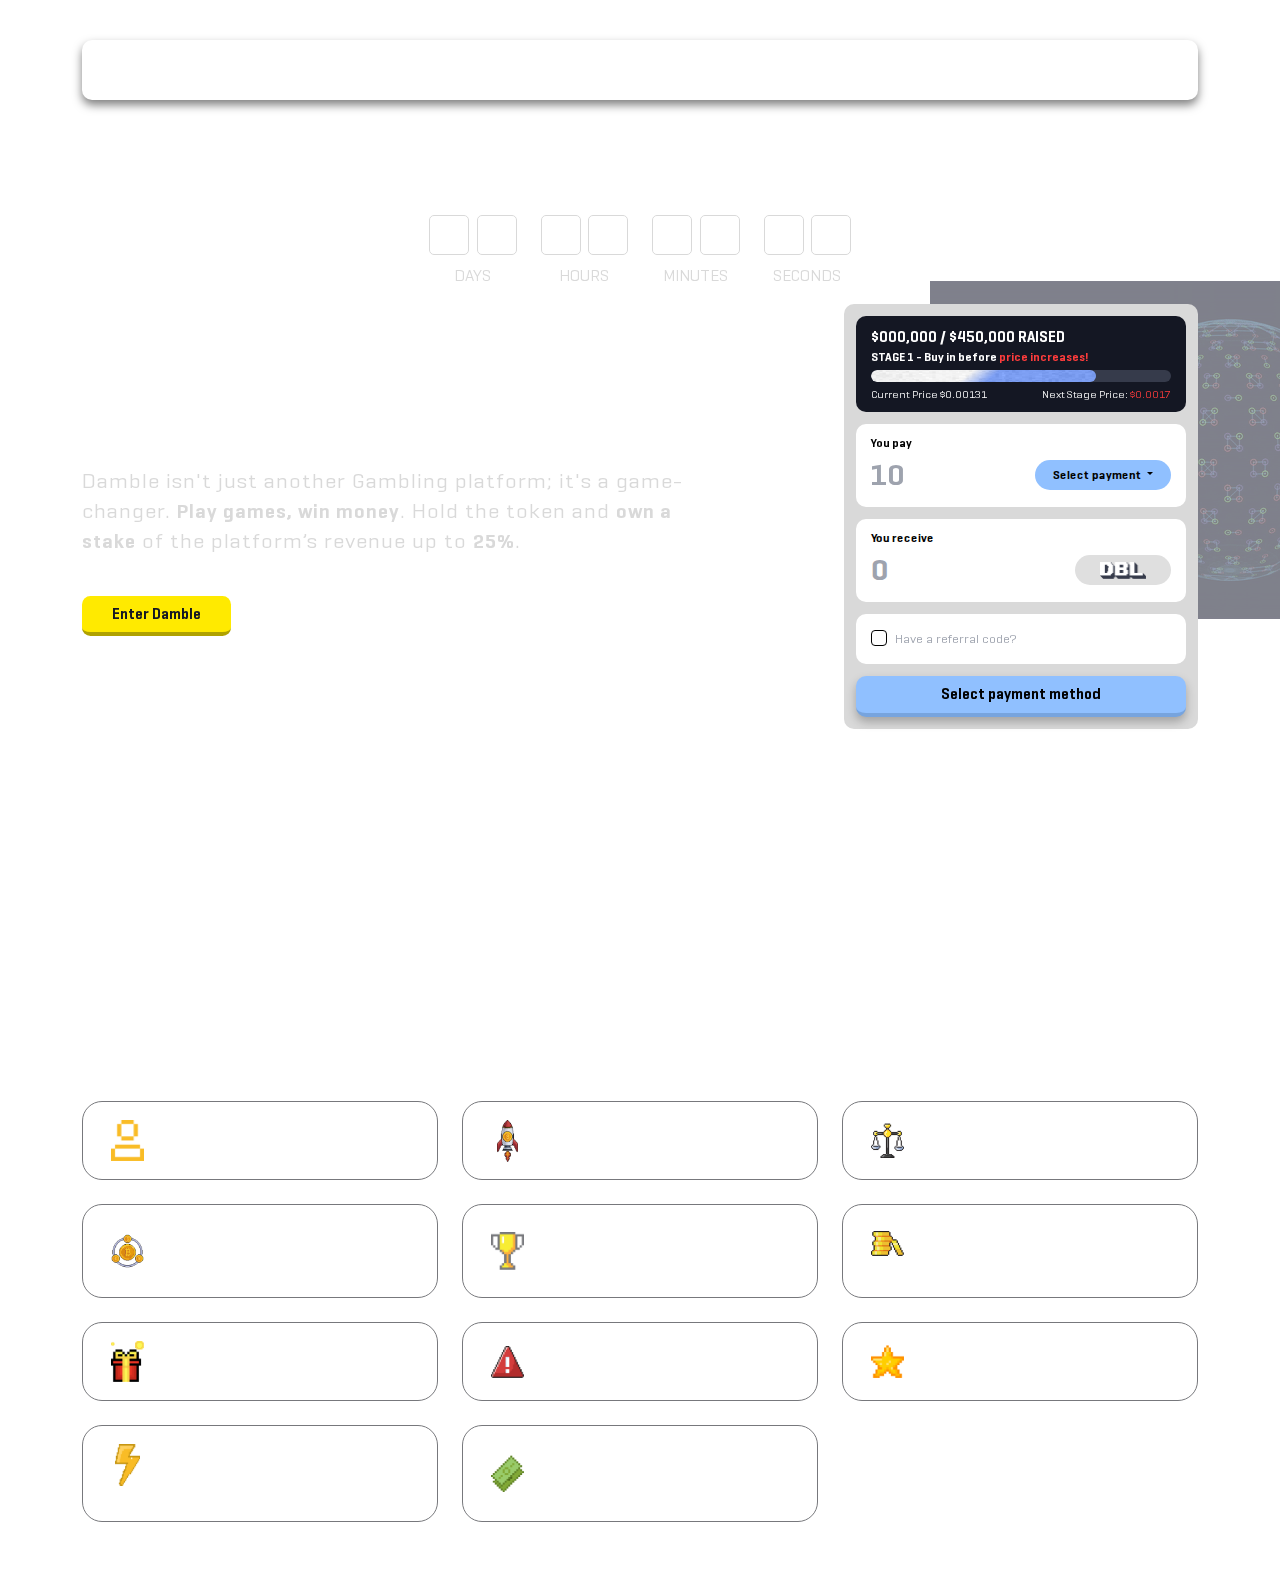
==== index2.html @ e2011111 "index page" ====
<!DOCTYPE html>
<html lang="en">
<head>
    <meta charset="UTF-8">
    <meta name="viewport" content="width=device-width, initial-scale=1.0">
    <title>Damble</title>
    <link rel="stylesheet" href="./assets/libs/bootstrap/css/bootstrap.min.css">
    <link rel="stylesheet" href="./assets/libs/swiper/swiper-bundle.min.css">
    <link rel="stylesheet" href="./assets/css/index.min.css">
</head>
<body>
    <div class="header container">
        <div class="headerInner"></div>
    </div>
    <div class="heroSection container-fluid position-relative">
        <div class="container">
            <div class="row justify-content-center">
                <div class="col-auto">
                    <div class="endTitle">Presale Ends In</div>
                    <div class="row timeeeBoxx justify-content-center">
                        <div class="col-auto">
                            <div class="timeBoxes">
                                <div class="timeBox">4</div>
                                <div class="timeBox">0</div>
                            </div>
                            <div class="dateTxt">DAYS</div>
                        </div>
                        <div class="col-auto">
                            <div class="timeBoxes">
                                <div class="timeBox">1</div>
                                <div class="timeBox">2</div>
                            </div>
                            <div class="dateTxt">HOURS</div>
                        </div>
                        <div class="col-auto">
                            <div class="timeBoxes">
                                <div class="timeBox">2</div>
                                <div class="timeBox">0</div>
                            </div>
                            <div class="dateTxt">MINUTES</div>
                        </div>
                        <div class="col-auto">
                            <div class="timeBoxes">
                                <div class="timeBox">2</div>
                                <div class="timeBox">0</div>
                            </div>
                            <div class="dateTxt">SECONDS</div>
                        </div>
                    </div>
                </div>
            </div>
            <div class="row align-items-center mt-3">
                <div class="col-md-6 col-lg-7 text-center text-md-start">
                    <div class="commonHeading">Gambling redefined</div>
                    <div class="heroPara">Damble isn't just another Gambling platform; it's a game-changer. <span>Play games, win money</span>. Hold the token and <span>own a stake</span> of the platform’s revenue up to <span>25%</span>.</div>
                    <button class="commonBtn">Enter Damble</button>
                </div>
                <div class="col-md-6 col-lg-5 d-flex justify-content-center justify-content-md-end mt-5 mt-md-0">
                    <div class="selectPaymentBox">
                        <div class="row mx-0 gx-0">
                            <div class="col-12">
                                <div class="blackBox">
                                    <div class="raised">$000,000 / $450,000 RAISED</div>
                                    <div class="stage">STAGE 1 - Buy in before <span>price increases!</span></div>
                                    <div class="progressDiv">
                                        <div class="progress" role="progressbar" aria-label="Basic example" aria-valuenow="25" aria-valuemin="0" aria-valuemax="100">
                                            <div class="progress-bar" style="width: 75%"></div>
                                        </div>
                                    </div>
                                    <div class="d-flex align-items-center justify-content-between">
                                        <div class="crrPrz">Current Price $0.00131</div>
                                        <div class="crrPrz">Next Stage Price: <span>$0.0017</span></div>
                                    </div>
                                </div>
                            </div>
                            <div class="col-12">
                                <div class="youPayBox">
                                    <div class="payTitle">You pay</div>
                                    <div class="d-flex align-items-center">
                                        <div class="inpDiv">
                                            <input type="text" class="form-control shadow-none" value="10">
                                        </div>
                                        <div class="dropBox">
                                            <div class="dropdown">
                                                <button class="dropdown-toggle" type="button" data-bs-toggle="dropdown" aria-expanded="false">
                                                    Select payment
                                                </button>
                                                <ul class="dropdown-menu">
                                                    <li><a class="dropdown-item" href="#">Action</a></li>
                                                    <li><a class="dropdown-item" href="#">Another action</a></li>
                                                    <li><a class="dropdown-item" href="#">Something else here</a></li>
                                                </ul>
                                            </div>
                                        </div>
                                    </div>
                                </div>
                            </div>
                            <div class="col-12">
                                <div class="youPayBox">
                                    <div class="payTitle">You receive</div>
                                    <div class="d-flex align-items-center">
                                        <div class="inpDiv">
                                            <input type="text" class="form-control shadow-none" value="0">
                                        </div>
                                        <div class="dropBox">
                                            <div class="dropdown">
                                                <button class="dropdown-toggle receiveBox" type="button" data-bs-toggle="dropdown" aria-expanded="false">
                                                    <img src="./assets/img/heroDbl.png" alt="">
                                                </button>
                                                <!-- <ul class="dropdown-menu">
                                                    <li><a class="dropdown-item" href="#">Action</a></li>
                                                    <li><a class="dropdown-item" href="#">Another action</a></li>
                                                    <li><a class="dropdown-item" href="#">Something else here</a></li>
                                                </ul> -->
                                            </div>
                                        </div>
                                    </div>
                                </div>
                            </div>
                            <div class="col-12">
                                <div class="referralBox">
                                    <div class="form-check">
                                        <input class="form-check-input" type="checkbox" value="" id="flexCheckDefault">
                                        <label class="form-check-label" for="flexCheckDefault">
                                            Have a referral code? 
                                        </label>
                                    </div>
                                </div>
                            </div>
                            <div class="col-12">
                                <button class="selPayMehBtn shadow-none">Select payment method</button>
                            </div>
                        </div>
                    </div>
                </div>
            </div>
        </div>
        <img class="globeImg" src="./assets/img/gif/Sphere_3d_Circle.gif" alt="">
    </div>
        <div class="container-fluid dambleUniqueSection py-5">
            <div class="container">
                <div class="row text-center mb-5">
                    <div class="col-12"><div class="heading">What makes $DBL UNIQUE</div></div>
                    <div class="col-12"><div class="subheading mt-4">DAMBLE token holders will receive up to 25% of the<br> platform revenue share</div>
                    </div>
                </div>
                <div class="row g-4">
                    <div class="col-4">
                        <div class="box">
                            <div class="row align-items-center mx-0">
                                <div class="col-auto px-0">
                                    <div class="icon"><img src="./assets/img/box1.png" alt=""></div>
                                </div>
                                <div class="col pe-0">
                                    <div class="row mx-0">
                                        <div class="col-12"><div class="cardHeading">Be The House.</div></div>
                                        <div class="col-12"><div class="cardSubHeading">100% of The Total $DBL Supply Owns 25% of the Damble Casino.</div></div>
                                    </div>
                                </div>
                            </div>
                        </div>
                    </div>
                    <div class="col-4">
                        <div class="box">
                            <div class="row align-items-center mx-0">
                                <div class="col-auto px-0">
                                    <div class="icon"><img src="./assets/img/box2.png" alt=""></div>
                                </div>
                                <div class="col pe-0">
                                    <div class="row mx-0">
                                        <div class="col-12"><div class="cardHeading">Hodl and Earn</div></div>
                                        <div class="col-12"><div class="cardSubHeading">Earn a Share of 25% of Damble Casino Revenue By Simply Hodling $DBL</div></div>
                                    </div>
                                </div>
                            </div>
                        </div>
                    </div>
                    <div class="col-4">
                        <div class="box">
                            <div class="row align-items-center mx-0">
                                <div class="col-auto px-0">
                                    <div class="icon"><img src="./assets/img/box3.png" alt=""></div>
                                </div>
                                <div class="col pe-0">
                                    <div class="row mx-0">
                                        <div class="col-12"><div class="cardHeading">Damble DAO Governance</div></div>
                                        <div class="col-12"><div class="cardSubHeading">Propose. Vote. And Help Shape the Future of the Damble Ecosystem</div></div>
                                    </div>
                                </div>
                            </div>
                        </div>
                    </div>
                    <div class="col-4">
                        <div class="box">
                            <div class="row align-items-center mx-0">
                                <div class="col-auto px-0">
                                    <div class="icon"><img src="./assets/img/box4.png" alt=""></div>
                                </div>
                                <div class="col pe-0">
                                    <div class="row mx-0">
                                        <div class="col-12"><div class="cardHeading">DBL Staking Lottery</div></div>
                                        <div class="col-12"><div class="cardSubHeading">Stake $DBL to Take Part in a Weekly Risk-Less Lottery Funded by Platform Revenues and Token Buy Backs</div></div>
                                    </div>
                                </div>
                            </div>
                        </div>
                    </div>
                    <div class="col-4">
                        <div class="box">
                            <div class="row align-items-center mx-0">
                                <div class="col-auto px-0">
                                    <div class="icon"><img src="./assets/img/box5.png" alt=""></div>
                                </div>
                                <div class="col pe-0">
                                    <div class="row mx-0">
                                        <div class="col-12"><div class="cardHeading">Real Yield Staking Rewards</div></div>
                                        <div class="col-12"><div class="cardSubHeading">Boost Daily Rewards by Staking $DBL and Earning Additional Yield Funded by Platform Revenue</div></div>
                                    </div>
                                </div>
                            </div>
                        </div>
                    </div>
                    <div class="col-4">
                        <div class="box">
                            <div class="row align-items-center mx-0">
                                <div class="col-auto px-0">
                                    <div class="icon"><img src="./assets/img/box6.png" alt=""></div>
                                </div>
                                <div class="col pe-0">
                                    <div class="row mx-0">
                                        <div class="col-12"><div class="cardHeading">Liquidity Pool Enhancement</div></div>
                                        <div class="col-12"><div class="cardSubHeading">Propose. Vote. And Help Shape the Future of the Damble Ecosystem</div></div>
                                    </div>
                                </div>
                            </div>
                        </div>
                    </div>
                    <div class="col-4">
                        <div class="box">
                            <div class="row align-items-center mx-0">
                                <div class="col-auto px-0">
                                    <div class="icon"><img src="./assets/img/box7.png" alt=""></div>
                                </div>
                                <div class="col pe-0">
                                    <div class="row mx-0">
                                        <div class="col-12"><div class="cardHeading">Bonus Casino Tournaments</div></div>
                                        <div class="col-12"><div class="cardSubHeading">Hold $DBL and Get Access to Free Casino Tournaments</div></div>
                                    </div>
                                </div>
                            </div>
                        </div>
                    </div>
                    <div class="col-4">
                        <div class="box">
                            <div class="row align-items-center mx-0">
                                <div class="col-auto px-0">
                                    <div class="icon"><img src="./assets/img/box8.png" alt=""></div>
                                </div>
                                <div class="col pe-0">
                                    <div class="row mx-0">
                                        <div class="col-12"><div class="cardHeading">Bet Risk-Free With $DBL</div></div>
                                        <div class="col-12"><div class="cardSubHeading">Reduce Risk By Using $DBL to Bet On Select Games</div></div>
                                    </div>
                                </div>
                            </div>
                        </div>
                    </div>
                    <div class="col-4">
                        <div class="box">
                            <div class="row align-items-center mx-0">
                                <div class="col-auto px-0">
                                    <div class="icon"><img src="./assets/img/box9.png" alt=""></div>
                                </div>
                                <div class="col pe-0">
                                    <div class="row mx-0">
                                        <div class="col-12"><div class="cardHeading">Sustainably Deflationary</div></div>
                                        <div class="col-12"><div class="cardSubHeading">Daily Platform Revenue Driven Token Buy Backs and Burns</div></div>
                                    </div>
                                </div>
                            </div>
                        </div>
                    </div>
                    <div class="col-4">
                        <div class="box">
                            <div class="row align-items-center mx-0">
                                <div class="col-auto px-0">
                                    <div class="icon"><img src="./assets/img/box10.png" alt=""></div>
                                </div>
                                <div class="col pe-0">
                                    <div class="row mx-0">
                                        <div class="col-12"><div class="cardHeading">DBL Powered Loyalty Program</div></div>
                                        <div class="col-12"><div class="cardSubHeading">Gamify, Level Up and Earn $DBL Along The Way</div></div>
                                    </div>
                                </div>
                            </div>
                        </div>
                    </div>
                    <div class="col-4">
                        <div class="box">
                            <div class="row align-items-center mx-0">
                                <div class="col-auto px-0">
                                    <div class="icon"><img src="./assets/img/box11.png" alt=""></div>
                                </div>
                                <div class="col pe-0">
                                    <div class="row mx-0">
                                        <div class="col-12"><div class="cardHeading">$DBL Powered In Platform Payments</div></div>
                                        <div class="col-12"><div class="cardSubHeading">Use $DBL as a Settlement Currency In Both The Casino and Sportsbook</div></div>
                                    </div>
                                </div>
                            </div>
                        </div>
                    </div>
                </div>
            </div>
        </div>
    
    <script src="./assets/libs/bootstrap/js/bootstrap.bundle.js"></script>
    <script src="./assets/libs/swiper/swiper-bundle.min.js"></script>

</body>
</html>
---- assets/css/index.min.css ----
@font-face{font-family:"Geogrotesque Sharp";src:url("./../fonts/new/GeogrotesqueSharp-CondBd.woff2") format("woff2"),url("./../fonts/new/GeogrotesqueSharp-CondBd.woff") format("woff");font-weight:bold;font-style:normal;font-display:swap}@font-face{font-family:"Geogrotesque Sharp";src:url("./../fonts/new/GeogrotesqueSharp-CompUltLtIt.woff2") format("woff2"),url("./../fonts/new/GeogrotesqueSharp-CompUltLtIt.woff") format("woff");font-weight:200;font-style:italic;font-display:swap}@font-face{font-family:"Geogrotesque Sharp";src:url("./../fonts/new/GeogrotesqueSharp-CondBdIt.woff2") format("woff2"),url("./../fonts/new/GeogrotesqueSharp-CondBdIt.woff") format("woff");font-weight:bold;font-style:italic;font-display:swap}@font-face{font-family:"Geogrotesque Sharp";src:url("./../fonts/new/GeogrotesqueSharp-CompLt.woff2") format("woff2"),url("./../fonts/new/GeogrotesqueSharp-CompLt.woff") format("woff");font-weight:300;font-style:normal;font-display:swap}@font-face{font-family:"Geogrotesque Sharp";src:url("./../fonts/new/GeogrotesqueSharp-CondMdIt.woff2") format("woff2"),url("./../fonts/new/GeogrotesqueSharp-CondMdIt.woff") format("woff");font-weight:500;font-style:italic;font-display:swap}@font-face{font-family:"Geogrotesque Sharp";src:url("./../fonts/new/GeogrotesqueSharp-CompBd.woff2") format("woff2"),url("./../fonts/new/GeogrotesqueSharp-CompBd.woff") format("woff");font-weight:bold;font-style:normal;font-display:swap}@font-face{font-family:"Geogrotesque Sharp";src:url("./../fonts/new/GeogrotesqueSharp-CompBdIt.woff2") format("woff2"),url("./../fonts/new/GeogrotesqueSharp-CompBdIt.woff") format("woff");font-weight:bold;font-style:italic;font-display:swap}@font-face{font-family:"Geogrotesque Sharp";src:url("./../fonts/new/GeogrotesqueSharp-CondMd.woff2") format("woff2"),url("./../fonts/new/GeogrotesqueSharp-CondMd.woff") format("woff");font-weight:500;font-style:normal;font-display:swap}@font-face{font-family:"Geogrotesque Sharp";src:url("./../fonts/new/GeogrotesqueSharp-CondLtIt.woff2") format("woff2"),url("./../fonts/new/GeogrotesqueSharp-CondLtIt.woff") format("woff");font-weight:300;font-style:italic;font-display:swap}@font-face{font-family:"Geogrotesque Sharp";src:url("./../fonts/new/GeogrotesqueSharp-Bd.woff2") format("woff2"),url("./../fonts/new/GeogrotesqueSharp-Bd.woff") format("woff");font-weight:bold;font-style:normal;font-display:swap}@font-face{font-family:"Geogrotesque Sharp";src:url("./../fonts/new/GeogrotesqueSharp-BdIt.woff2") format("woff2"),url("./../fonts/new/GeogrotesqueSharp-BdIt.woff") format("woff");font-weight:bold;font-style:italic;font-display:swap}@font-face{font-family:"Geogrotesque Sharp";src:url("./../fonts/new/GeogrotesqueSharp-CondLt.woff2") format("woff2"),url("./../fonts/new/GeogrotesqueSharp-CondLt.woff") format("woff");font-weight:300;font-style:normal;font-display:swap}@font-face{font-family:"Geogrotesque Sharp";src:url("./../fonts/new/GeogrotesqueSharp-CompMd.woff2") format("woff2"),url("./../fonts/new/GeogrotesqueSharp-CompMd.woff") format("woff");font-weight:500;font-style:normal;font-display:swap}@font-face{font-family:"Geogrotesque Sharp";src:url("./../fonts/new/GeogrotesqueSharp-CompLtIt.woff2") format("woff2"),url("./../fonts/new/GeogrotesqueSharp-CompLtIt.woff") format("woff");font-weight:300;font-style:italic;font-display:swap}@font-face{font-family:"Geogrotesque Sharp";src:url("./../fonts/new/GeogrotesqueSharp-CondRgIt.woff2") format("woff2"),url("./../fonts/new/GeogrotesqueSharp-CondRgIt.woff") format("woff");font-weight:normal;font-style:italic;font-display:swap}@font-face{font-family:"Geogrotesque Sharp";src:url("./../fonts/new/GeogrotesqueSharp-CondRg.woff2") format("woff2"),url("./../fonts/new/GeogrotesqueSharp-CondRg.woff") format("woff");font-weight:normal;font-style:normal;font-display:swap}@font-face{font-family:"Geogrotesque Sharp";src:url("./../fonts/new/GeogrotesqueSharp-CondSmBd.woff2") format("woff2"),url("./../fonts/new/GeogrotesqueSharp-CondSmBd.woff") format("woff");font-weight:600;font-style:normal;font-display:swap}@font-face{font-family:"Geogrotesque Sharp";src:url("./../fonts/new/GeogrotesqueSharp-ExpMdIt.woff2") format("woff2"),url("./../fonts/new/GeogrotesqueSharp-ExpMdIt.woff") format("woff");font-weight:500;font-style:italic;font-display:swap}@font-face{font-family:"Geogrotesque Sharp";src:url("./../fonts/new/GeogrotesqueSharp-ExpLtIt.woff2") format("woff2"),url("./../fonts/new/GeogrotesqueSharp-ExpLtIt.woff") format("woff");font-weight:300;font-style:italic;font-display:swap}@font-face{font-family:"Geogrotesque Sharp";src:url("./../fonts/new/GeogrotesqueSharp-ExpMd.woff2") format("woff2"),url("./../fonts/new/GeogrotesqueSharp-ExpMd.woff") format("woff");font-weight:500;font-style:normal;font-display:swap}@font-face{font-family:"Geogrotesque Sharp";src:url("./../fonts/new/GeogrotesqueSharp-ExpBdIt.woff2") format("woff2"),url("./../fonts/new/GeogrotesqueSharp-ExpBdIt.woff") format("woff");font-weight:bold;font-style:italic;font-display:swap}@font-face{font-family:"Geogrotesque Sharp";src:url("./../fonts/new/GeogrotesqueSharp-CondUltLtIt.woff2") format("woff2"),url("./../fonts/new/GeogrotesqueSharp-CondUltLtIt.woff") format("woff");font-weight:200;font-style:italic;font-display:swap}@font-face{font-family:"Geogrotesque Sharp";src:url("./../fonts/new/GeogrotesqueSharp-ExpBd.woff2") format("woff2"),url("./../fonts/new/GeogrotesqueSharp-ExpBd.woff") format("woff");font-weight:bold;font-style:normal;font-display:swap}@font-face{font-family:"Geogrotesque Sharp";src:url("./../fonts/new/GeogrotesqueSharp-CondThIt.woff2") format("woff2"),url("./../fonts/new/GeogrotesqueSharp-CondThIt.woff") format("woff");font-weight:100;font-style:italic;font-display:swap}@font-face{font-family:"Geogrotesque Sharp";src:url("./../fonts/new/GeogrotesqueSharp-CompMdIt.woff2") format("woff2"),url("./../fonts/new/GeogrotesqueSharp-CompMdIt.woff") format("woff");font-weight:500;font-style:italic;font-display:swap}@font-face{font-family:"Geogrotesque Sharp";src:url("./../fonts/new/GeogrotesqueSharp-ExpLt.woff2") format("woff2"),url("./../fonts/new/GeogrotesqueSharp-ExpLt.woff") format("woff");font-weight:300;font-style:normal;font-display:swap}@font-face{font-family:"Geogrotesque Sharp";src:url("./../fonts/new/GeogrotesqueSharp-CondSmBdIt.woff2") format("woff2"),url("./../fonts/new/GeogrotesqueSharp-CondSmBdIt.woff") format("woff");font-weight:600;font-style:italic;font-display:swap}@font-face{font-family:"Geogrotesque Sharp";src:url("./../fonts/new/GeogrotesqueSharp-CondUltLt.woff2") format("woff2"),url("./../fonts/new/GeogrotesqueSharp-CondUltLt.woff") format("woff");font-weight:200;font-style:normal;font-display:swap}@font-face{font-family:"Geogrotesque Sharp";src:url("./../fonts/new/GeogrotesqueSharp-CondTh.woff2") format("woff2"),url("./../fonts/new/GeogrotesqueSharp-CondTh.woff") format("woff");font-weight:100;font-style:normal;font-display:swap}@font-face{font-family:"Geogrotesque Sharp";src:url("./../fonts/new/GeogrotesqueSharp-CompSmBd.woff2") format("woff2"),url("./../fonts/new/GeogrotesqueSharp-CompSmBd.woff") format("woff");font-weight:600;font-style:normal;font-display:swap}@font-face{font-family:"Geogrotesque Sharp";src:url("./../fonts/new/GeogrotesqueSharp-CompThIt.woff2") format("woff2"),url("./../fonts/new/GeogrotesqueSharp-CompThIt.woff") format("woff");font-weight:100;font-style:italic;font-display:swap}@font-face{font-family:"Geogrotesque Sharp";src:url("./../fonts/new/GeogrotesqueSharp-CompRgIt.woff2") format("woff2"),url("./../fonts/new/GeogrotesqueSharp-CompRgIt.woff") format("woff");font-weight:normal;font-style:italic;font-display:swap}@font-face{font-family:"Geogrotesque Sharp";src:url("./../fonts/new/GeogrotesqueSharp-CompRg.woff2") format("woff2"),url("./../fonts/new/GeogrotesqueSharp-CompRg.woff") format("woff");font-weight:normal;font-style:normal;font-display:swap}@font-face{font-family:"Geogrotesque Sharp";src:url("./../fonts/new/GeogrotesqueSharp-CompTh.woff2") format("woff2"),url("./../fonts/new/GeogrotesqueSharp-CompTh.woff") format("woff");font-weight:100;font-style:normal;font-display:swap}@font-face{font-family:"Geogrotesque Sharp";src:url("./../fonts/new/GeogrotesqueSharp-CompSmBdIt.woff2") format("woff2"),url("./../fonts/new/GeogrotesqueSharp-CompSmBdIt.woff") format("woff");font-weight:600;font-style:italic;font-display:swap}@font-face{font-family:"Geogrotesque Sharp";src:url("./../fonts/new/GeogrotesqueSharp-ExtLtIt.woff2") format("woff2"),url("./../fonts/new/GeogrotesqueSharp-ExtLtIt.woff") format("woff");font-weight:300;font-style:italic;font-display:swap}@font-face{font-family:"Geogrotesque Sharp";src:url("./../fonts/new/GeogrotesqueSharp-CompUltLt.woff2") format("woff2"),url("./../fonts/new/GeogrotesqueSharp-CompUltLt.woff") format("woff");font-weight:200;font-style:normal;font-display:swap}@font-face{font-family:"Geogrotesque Sharp";src:url("./../fonts/new/GeogrotesqueSharp-ExtMd.woff2") format("woff2"),url("./../fonts/new/GeogrotesqueSharp-ExtMd.woff") format("woff");font-weight:500;font-style:normal;font-display:swap}@font-face{font-family:"Geogrotesque Sharp";src:url("./../fonts/new/GeogrotesqueSharp-ExtLt.woff2") format("woff2"),url("./../fonts/new/GeogrotesqueSharp-ExtLt.woff") format("woff");font-weight:300;font-style:normal;font-display:swap}@font-face{font-family:"Geogrotesque Sharp";src:url("./../fonts/new/GeogrotesqueSharp-ExtMdIt.woff2") format("woff2"),url("./../fonts/new/GeogrotesqueSharp-ExtMdIt.woff") format("woff");font-weight:500;font-style:italic;font-display:swap}@font-face{font-family:"Geogrotesque Sharp";src:url("./../fonts/new/GeogrotesqueSharp-ExtRgIt.woff2") format("woff2"),url("./../fonts/new/GeogrotesqueSharp-ExtRgIt.woff") format("woff");font-weight:normal;font-style:italic;font-display:swap}@font-face{font-family:"Geogrotesque Sharp";src:url("./../fonts/new/GeogrotesqueSharp-ExtRg.woff2") format("woff2"),url("./../fonts/new/GeogrotesqueSharp-ExtRg.woff") format("woff");font-weight:normal;font-style:normal;font-display:swap}@font-face{font-family:"Geogrotesque Sharp";src:url("./../fonts/new/GeogrotesqueSharp-WideLt.woff2") format("woff2"),url("./../fonts/new/GeogrotesqueSharp-WideLt.woff") format("woff");font-weight:300;font-style:normal;font-display:swap}@font-face{font-family:"Geogrotesque Sharp";src:url("./../fonts/new/GeogrotesqueSharp-ExtUltLt.woff2") format("woff2"),url("./../fonts/new/GeogrotesqueSharp-ExtUltLt.woff") format("woff");font-weight:200;font-style:normal;font-display:swap}@font-face{font-family:"Geogrotesque Sharp";src:url("./../fonts/new/GeogrotesqueSharp-WideMd.woff2") format("woff2"),url("./../fonts/new/GeogrotesqueSharp-WideMd.woff") format("woff");font-weight:500;font-style:normal;font-display:swap}@font-face{font-family:"Geogrotesque Sharp";src:url("./../fonts/new/GeogrotesqueSharp-ExtTh.woff2") format("woff2"),url("./../fonts/new/GeogrotesqueSharp-ExtTh.woff") format("woff");font-weight:100;font-style:normal;font-display:swap}@font-face{font-family:"Geogrotesque Sharp";src:url("./../fonts/new/GeogrotesqueSharp-ExtSmBdIt.woff2") format("woff2"),url("./../fonts/new/GeogrotesqueSharp-ExtSmBdIt.woff") format("woff");font-weight:600;font-style:italic;font-display:swap}@font-face{font-family:"Geogrotesque Sharp";src:url("./../fonts/new/GeogrotesqueSharp-ExtSmBd.woff2") format("woff2"),url("./../fonts/new/GeogrotesqueSharp-ExtSmBd.woff") format("woff");font-weight:600;font-style:normal;font-display:swap}@font-face{font-family:"Geogrotesque Sharp";src:url("./../fonts/new/GeogrotesqueSharp-WideLtIt.woff2") format("woff2"),url("./../fonts/new/GeogrotesqueSharp-WideLtIt.woff") format("woff");font-weight:300;font-style:italic;font-display:swap}@font-face{font-family:"Geogrotesque Sharp";src:url("./../fonts/new/GeogrotesqueSharp-WideMdIt.woff2") format("woff2"),url("./../fonts/new/GeogrotesqueSharp-WideMdIt.woff") format("woff");font-weight:500;font-style:italic;font-display:swap}@font-face{font-family:"Geogrotesque Sharp";src:url("./../fonts/new/GeogrotesqueSharp-ExtThIt.woff2") format("woff2"),url("./../fonts/new/GeogrotesqueSharp-ExtThIt.woff") format("woff");font-weight:100;font-style:italic;font-display:swap}@font-face{font-family:"Geogrotesque Sharp";src:url("./../fonts/new/GeogrotesqueSharp-MdIt.woff2") format("woff2"),url("./../fonts/new/GeogrotesqueSharp-MdIt.woff") format("woff");font-weight:500;font-style:italic;font-display:swap}@font-face{font-family:"Geogrotesque Sharp";src:url("./../fonts/new/GeogrotesqueSharp-RgIt.woff2") format("woff2"),url("./../fonts/new/GeogrotesqueSharp-RgIt.woff") format("woff");font-weight:normal;font-style:italic;font-display:swap}@font-face{font-family:"Geogrotesque Sharp";src:url("./../fonts/new/GeogrotesqueSharp-Lt.woff2") format("woff2"),url("./../fonts/new/GeogrotesqueSharp-Lt.woff") format("woff");font-weight:300;font-style:normal;font-display:swap}@font-face{font-family:"Geogrotesque Sharp";src:url("./../fonts/new/GeogrotesqueSharp-Rg.woff2") format("woff2"),url("./../fonts/new/GeogrotesqueSharp-Rg.woff") format("woff");font-weight:normal;font-style:normal;font-display:swap}@font-face{font-family:"Geogrotesque Sharp";src:url("./../fonts/new/GeogrotesqueSharp-LtIt.woff2") format("woff2"),url("./../fonts/new/GeogrotesqueSharp-LtIt.woff") format("woff");font-weight:300;font-style:italic;font-display:swap}@font-face{font-family:"Geogrotesque Sharp";src:url("./../fonts/new/GeogrotesqueSharp-ExtUltLtIt.woff2") format("woff2"),url("./../fonts/new/GeogrotesqueSharp-ExtUltLtIt.woff") format("woff");font-weight:200;font-style:italic;font-display:swap}@font-face{font-family:"Geogrotesque Sharp";src:url("./../fonts/new/GeogrotesqueSharp-Md.woff2") format("woff2"),url("./../fonts/new/GeogrotesqueSharp-Md.woff") format("woff");font-weight:500;font-style:normal;font-display:swap}@font-face{font-family:"Geogrotesque Sharp";src:url("./../fonts/new/GeogrotesqueSharp-ExpUltLtIt.woff2") format("woff2"),url("./../fonts/new/GeogrotesqueSharp-ExpUltLtIt.woff") format("woff");font-weight:200;font-style:italic;font-display:swap}@font-face{font-family:"Geogrotesque Sharp";src:url("./../fonts/new/GeogrotesqueSharp-ExtBdIt.woff2") format("woff2"),url("./../fonts/new/GeogrotesqueSharp-ExtBdIt.woff") format("woff");font-weight:bold;font-style:italic;font-display:swap}@font-face{font-family:"Geogrotesque Sharp";src:url("./../fonts/new/GeogrotesqueSharp-ExpRgIt.woff2") format("woff2"),url("./../fonts/new/GeogrotesqueSharp-ExpRgIt.woff") format("woff");font-weight:normal;font-style:italic;font-display:swap}@font-face{font-family:"Geogrotesque Sharp";src:url("./../fonts/new/GeogrotesqueSharp-ExpRg.woff2") format("woff2"),url("./../fonts/new/GeogrotesqueSharp-ExpRg.woff") format("woff");font-weight:normal;font-style:normal;font-display:swap}@font-face{font-family:"Geogrotesque Sharp";src:url("./../fonts/new/GeogrotesqueSharp-ExpSmBd.woff2") format("woff2"),url("./../fonts/new/GeogrotesqueSharp-ExpSmBd.woff") format("woff");font-weight:600;font-style:normal;font-display:swap}@font-face{font-family:"Geogrotesque Sharp";src:url("./../fonts/new/GeogrotesqueSharp-ExpUltLt.woff2") format("woff2"),url("./../fonts/new/GeogrotesqueSharp-ExpUltLt.woff") format("woff");font-weight:200;font-style:normal;font-display:swap}@font-face{font-family:"Geogrotesque Sharp";src:url("./../fonts/new/GeogrotesqueSharp-WideBdIt.woff2") format("woff2"),url("./../fonts/new/GeogrotesqueSharp-WideBdIt.woff") format("woff");font-weight:bold;font-style:italic;font-display:swap}@font-face{font-family:"Geogrotesque Sharp";src:url("./../fonts/new/GeogrotesqueSharp-ExpThIt.woff2") format("woff2"),url("./../fonts/new/GeogrotesqueSharp-ExpThIt.woff") format("woff");font-weight:100;font-style:italic;font-display:swap}@font-face{font-family:"Geogrotesque Sharp";src:url("./../fonts/new/GeogrotesqueSharp-ExpTh.woff2") format("woff2"),url("./../fonts/new/GeogrotesqueSharp-ExpTh.woff") format("woff");font-weight:100;font-style:normal;font-display:swap}@font-face{font-family:"Geogrotesque Sharp";src:url("./../fonts/new/GeogrotesqueSharp-ExtBd.woff2") format("woff2"),url("./../fonts/new/GeogrotesqueSharp-ExtBd.woff") format("woff");font-weight:bold;font-style:normal;font-display:swap}@font-face{font-family:"Geogrotesque Sharp";src:url("./../fonts/new/GeogrotesqueSharp-ExpSmBdIt.woff2") format("woff2"),url("./../fonts/new/GeogrotesqueSharp-ExpSmBdIt.woff") format("woff");font-weight:600;font-style:italic;font-display:swap}@font-face{font-family:"Geogrotesque Sharp";src:url("./../fonts/new/GeogrotesqueSharp-WideBd.woff2") format("woff2"),url("./../fonts/new/GeogrotesqueSharp-WideBd.woff") format("woff");font-weight:bold;font-style:normal;font-display:swap}@font-face{font-family:"Geogrotesque Sharp";src:url("./../fonts/new/GeogrotesqueSharp-XCompRg.woff2") format("woff2"),url("./../fonts/new/GeogrotesqueSharp-XCompRg.woff") format("woff");font-weight:normal;font-style:normal;font-display:swap}@font-face{font-family:"Geogrotesque Sharp";src:url("./../fonts/new/GeogrotesqueSharp-XCompMdIt.woff2") format("woff2"),url("./../fonts/new/GeogrotesqueSharp-XCompMdIt.woff") format("woff");font-weight:500;font-style:italic;font-display:swap}@font-face{font-family:"Geogrotesque Sharp";src:url("./../fonts/new/GeogrotesqueSharp-XCompMd.woff2") format("woff2"),url("./../fonts/new/GeogrotesqueSharp-XCompMd.woff") format("woff");font-weight:500;font-style:normal;font-display:swap}@font-face{font-family:"Geogrotesque Sharp";src:url("./../fonts/new/GeogrotesqueSharp-XCompUltLt.woff2") format("woff2"),url("./../fonts/new/GeogrotesqueSharp-XCompUltLt.woff") format("woff");font-weight:200;font-style:normal;font-display:swap}@font-face{font-family:"Geogrotesque Sharp";src:url("./../fonts/new/GeogrotesqueSharp-WideRgIt.woff2") format("woff2"),url("./../fonts/new/GeogrotesqueSharp-WideRgIt.woff") format("woff");font-weight:normal;font-style:italic;font-display:swap}@font-face{font-family:"Geogrotesque Sharp";src:url("./../fonts/new/GeogrotesqueSharp-XCompThIt.woff2") format("woff2"),url("./../fonts/new/GeogrotesqueSharp-XCompThIt.woff") format("woff");font-weight:100;font-style:italic;font-display:swap}@font-face{font-family:"Geogrotesque Sharp";src:url("./../fonts/new/GeogrotesqueSharp-XCompSmBdIt.woff2") format("woff2"),url("./../fonts/new/GeogrotesqueSharp-XCompSmBdIt.woff") format("woff");font-weight:600;font-style:italic;font-display:swap}@font-face{font-family:"Geogrotesque Sharp";src:url("./../fonts/new/GeogrotesqueSharp-WideRg.woff2") format("woff2"),url("./../fonts/new/GeogrotesqueSharp-WideRg.woff") format("woff");font-weight:normal;font-style:normal;font-display:swap}@font-face{font-family:"Geogrotesque Sharp";src:url("./../fonts/new/GeogrotesqueSharp-XCompTh.woff2") format("woff2"),url("./../fonts/new/GeogrotesqueSharp-XCompTh.woff") format("woff");font-weight:100;font-style:normal;font-display:swap}@font-face{font-family:"Geogrotesque Sharp";src:url("./../fonts/new/GeogrotesqueSharp-XCompSmBd.woff2") format("woff2"),url("./../fonts/new/GeogrotesqueSharp-XCompSmBd.woff") format("woff");font-weight:600;font-style:normal;font-display:swap}@font-face{font-family:"Geogrotesque Sharp";src:url("./../fonts/new/GeogrotesqueSharp-XCompRgIt.woff2") format("woff2"),url("./../fonts/new/GeogrotesqueSharp-XCompRgIt.woff") format("woff");font-weight:normal;font-style:italic;font-display:swap}@font-face{font-family:"Geogrotesque Sharp";src:url("./../fonts/new/GeogrotesqueSharp-XCompUltLtIt.woff2") format("woff2"),url("./../fonts/new/GeogrotesqueSharp-XCompUltLtIt.woff") format("woff");font-weight:200;font-style:italic;font-display:swap}@font-face{font-family:"Geogrotesque Sharp";src:url("./../fonts/new/GeogrotesqueSharp-WideSmBd.woff2") format("woff2"),url("./../fonts/new/GeogrotesqueSharp-WideSmBd.woff") format("woff");font-weight:600;font-style:normal;font-display:swap}@font-face{font-family:"Geogrotesque Sharp";src:url("./../fonts/new/GeogrotesqueSharp-WideSmBdIt.woff2") format("woff2"),url("./../fonts/new/GeogrotesqueSharp-WideSmBdIt.woff") format("woff");font-weight:600;font-style:italic;font-display:swap}@font-face{font-family:"Geogrotesque Sharp";src:url("./../fonts/new/GeogrotesqueSharp-WideThIt.woff2") format("woff2"),url("./../fonts/new/GeogrotesqueSharp-WideThIt.woff") format("woff");font-weight:100;font-style:italic;font-display:swap}@font-face{font-family:"Geogrotesque Sharp";src:url("./../fonts/new/GeogrotesqueSharp-WideUltLtIt.woff2") format("woff2"),url("./../fonts/new/GeogrotesqueSharp-WideUltLtIt.woff") format("woff");font-weight:200;font-style:italic;font-display:swap}@font-face{font-family:"Geogrotesque Sharp";src:url("./../fonts/new/GeogrotesqueSharp-XCompBdIt.woff2") format("woff2"),url("./../fonts/new/GeogrotesqueSharp-XCompBdIt.woff") format("woff");font-weight:bold;font-style:italic;font-display:swap}@font-face{font-family:"Geogrotesque Sharp";src:url("./../fonts/new/GeogrotesqueSharp-WideUltLt.woff2") format("woff2"),url("./../fonts/new/GeogrotesqueSharp-WideUltLt.woff") format("woff");font-weight:200;font-style:normal;font-display:swap}@font-face{font-family:"Geogrotesque Sharp";src:url("./../fonts/new/GeogrotesqueSharp-WideTh.woff2") format("woff2"),url("./../fonts/new/GeogrotesqueSharp-WideTh.woff") format("woff");font-weight:100;font-style:normal;font-display:swap}@font-face{font-family:"Geogrotesque Sharp";src:url("./../fonts/new/GeogrotesqueSharp-XCompBd.woff2") format("woff2"),url("./../fonts/new/GeogrotesqueSharp-XCompBd.woff") format("woff");font-weight:bold;font-style:normal;font-display:swap}@font-face{font-family:"Geogrotesque Sharp";src:url("./../fonts/new/GeogrotesqueSharp-XCompLt.woff2") format("woff2"),url("./../fonts/new/GeogrotesqueSharp-XCompLt.woff") format("woff");font-weight:300;font-style:normal;font-display:swap}@font-face{font-family:"Geogrotesque Sharp";src:url("./../fonts/new/GeogrotesqueSharp-XCompLtIt.woff2") format("woff2"),url("./../fonts/new/GeogrotesqueSharp-XCompLtIt.woff") format("woff");font-weight:300;font-style:italic;font-display:swap}@font-face{font-family:"Geogrotesque Sharp";src:url("./../fonts/new/GeogrotesqueSharp-UltLt.woff2") format("woff2"),url("./../fonts/new/GeogrotesqueSharp-UltLt.woff") format("woff");font-weight:200;font-style:normal;font-display:swap}@font-face{font-family:"Geogrotesque Sharp";src:url("./../fonts/new/GeogrotesqueSharp-SmBd.woff2") format("woff2"),url("./../fonts/new/GeogrotesqueSharp-SmBd.woff") format("woff");font-weight:600;font-style:normal;font-display:swap}@font-face{font-family:"Geogrotesque Sharp";src:url("./../fonts/new/GeogrotesqueSharp-UltLtIt.woff2") format("woff2"),url("./../fonts/new/GeogrotesqueSharp-UltLtIt.woff") format("woff");font-weight:200;font-style:italic;font-display:swap}@font-face{font-family:"Geogrotesque Sharp";src:url("./../fonts/new/GeogrotesqueSharp-SmBdIt.woff2") format("woff2"),url("./../fonts/new/GeogrotesqueSharp-SmBdIt.woff") format("woff");font-weight:600;font-style:italic;font-display:swap}@font-face{font-family:"Geogrotesque Sharp";src:url("./../fonts/new/GeogrotesqueSharp-ThIt.woff2") format("woff2"),url("./../fonts/new/GeogrotesqueSharp-ThIt.woff") format("woff");font-weight:100;font-style:italic;font-display:swap}@font-face{font-family:"Geogrotesque Sharp";src:url("./../fonts/new/GeogrotesqueSharp-Th.woff2") format("woff2"),url("./../fonts/new/GeogrotesqueSharp-Th.woff") format("woff");font-weight:100;font-style:normal;font-display:swap}@font-face{font-family:"RETROTECH";src:url("./../fonts/retrotech/RETROTECHRegular.woff2") format("woff2"),url("./../fonts/retrotech/RETROTECHRegular.woff") format("woff"),url("./../fonts/retrotech/RETROTECHRegular.ttf") format("truetype");font-weight:500;font-style:normal;font-display:swap}body{font-family:"Geogrotesque Sharp"}.dambleUniqueSection .heading{color:#fff;font-family:"RETROTECH";font-weight:500;font-size:35px;line-height:29.19px}.dambleUniqueSection .subheading{color:#fff;font-size:20px;font-weight:500;line-height:26px;letter-spacing:10%}.dambleUniqueSection .box{border:1px solid #77787c;border-radius:20px;padding:15px 28px;height:100%}.dambleUniqueSection .box .icon{width:33px;height:42px}.dambleUniqueSection .box .icon img{width:100%;height:100%;-o-object-fit:contain;object-fit:contain}.dambleUniqueSection .box .cardHeading{font-size:14px;font-weight:600;line-height:18.2px;color:#fff}.dambleUniqueSection .box .cardSubHeading{font-size:12px;font-weight:500;line-height:15.6px;color:#fff;margin-top:13px}body{-webkit-backdrop-filter:opacity(0.5);backdrop-filter:opacity(0.5);position:relative}body::before{content:"";background-image:url(./../img/gif/Background.gif);background-repeat:no-repeat;background-size:cover;mix-blend-mode:lighten;height:100%;min-height:100vh;width:100%;display:flex;position:absolute;top:0;left:0;z-index:-1}.commonHeading{font-size:25px;font-family:RETROTECH;letter-spacing:2.5px;color:#fff;text-transform:uppercase;margin-bottom:10px}@media only screen and (min-width: 768px){.commonHeading{font-size:40px}}.commonBtn{height:40px;border:0;font-size:15px;color:#141723;font-weight:600;background-color:#ffea00;border-bottom:4px solid #b0a200;border-radius:8.5px;padding:5px 30px}.heroSection{min-height:100vh;padding-top:155px;overflow:hidden}.heroSection .globeImg{position:absolute;mix-blend-mode:lighten;opacity:.5;top:50%;right:-250px;transform:translateY(-50%);z-index:-1}.heroSection .endTitle{font-family:RETROTECH;font-size:22px;color:#fff;text-transform:uppercase;letter-spacing:2.5px;text-align:center;margin-bottom:15px}@media only screen and (min-width: 768px){.heroSection .endTitle{font-size:30px}}@media only screen and (max-width: 400px){.heroSection .timeeeBoxx{--bs-gutter-x: 0.7rem}}.heroSection .timeBoxes{display:flex;align-items:center;gap:7.5px}@media only screen and (max-width: 400px){.heroSection .timeBoxes{gap:5.5px}}.heroSection .timeBoxes .timeBox{height:30.56px;width:30.56px;border-radius:5px;border:1px solid #d9d9d9;font-size:22px;color:#fff;font-weight:200;display:flex;align-items:center;justify-content:center}@media only screen and (min-width: 768px){.heroSection .timeBoxes .timeBox{height:40px;width:40px;font-size:30px}}.heroSection .dateTxt{font-size:11.46px;color:#d9d9d9;text-transform:uppercase;text-align:center;margin-top:10px}@media only screen and (min-width: 768px){.heroSection .dateTxt{font-size:15px}}.heroSection .heroPara{font-size:15px;letter-spacing:1px;color:#d9d9d9;margin-bottom:30px}.heroSection .heroPara span{font-weight:600}@media only screen and (min-width: 768px){.heroSection .heroPara{font-size:20px;margin-bottom:40px}}.selectPaymentBox{width:354px;background-color:#d9d9d9;border-radius:10px;padding:12px}.selectPaymentBox .blackBox{background-color:#141723;border-radius:10px;padding:10px 15px;margin-bottom:12px}.selectPaymentBox .blackBox .raised{font-size:15px;color:#fff;font-weight:600}.selectPaymentBox .blackBox .stage{font-size:12px;color:#fff;font-weight:600}.selectPaymentBox .blackBox .stage span{color:#ff3c3c}.selectPaymentBox .blackBox .progressDiv{margin-top:4px;margin-bottom:5px}.selectPaymentBox .blackBox .progressDiv .progress{border-radius:20px;height:12px;background-color:#363b4b}.selectPaymentBox .blackBox .progressDiv .progress .progress-bar{border-radius:20px;background:linear-gradient(322deg, #7da2ff 46%, white 57%);position:relative}.selectPaymentBox .blackBox .progressDiv .progress .progress-bar::after{content:"";position:absolute;top:0;left:0;width:100%;height:100%;background-repeat:no-repeat;background-size:cover;background-image:url("./../img/progressTexture.png")}.selectPaymentBox .blackBox .crrPrz{font-size:10px;color:#fff}.selectPaymentBox .blackBox .crrPrz span{color:#ff3c3c}.selectPaymentBox .youPayBox{background-color:#fff;border-radius:10px;padding:10px 15px;margin-bottom:12px}.selectPaymentBox .youPayBox .payTitle{font-size:12px;font-weight:600;color:#000}.selectPaymentBox .youPayBox .inpDiv input{font-size:30px;color:#9ea3ae;font-weight:600;border:0 !important;padding:0 !important}.selectPaymentBox .youPayBox .dropBox .dropdown .dropdown-toggle{background-color:#90c0ff;border:0;border-radius:50px;color:#000;font-size:12px;font-weight:600;height:30px;width:136px}.selectPaymentBox .youPayBox .dropBox .dropdown .dropdown-toggle.receiveBox{width:96px;background-color:#dfdfdf}.selectPaymentBox .youPayBox .dropBox .dropdown .dropdown-toggle.receiveBox img{height:16.35px;-o-object-fit:contain;object-fit:contain}.selectPaymentBox .youPayBox .dropBox .dropdown .dropdown-toggle.receiveBox::after{display:none}.selectPaymentBox .referralBox{background-color:#fff;padding:12px 15px;border-radius:10px}.selectPaymentBox .referralBox .form-check-input{border:1px solid #000}.selectPaymentBox .referralBox .form-check-input:checked{background-color:#90c0ff;border-color:#90c0ff;background-image:url("data:image/svg+xml,%3csvg xmlns='http://www.w3.org/2000/svg' viewBox='0 0 20 20'%3e%3cpath fill='none' stroke='%23000' stroke-linecap='round' stroke-linejoin='round' stroke-width='3' d='m6 10 3 3 6-6'/%3e%3c/svg%3e")}.selectPaymentBox .referralBox .form-check-label{color:#9ea3ae;font-size:12px;cursor:pointer}.selectPaymentBox .selPayMehBtn{width:100%;display:flex;align-items:center;justify-content:center;background-color:#90c0ff;color:#000;height:41px;border-radius:10px;font-size:15px;font-weight:600;border:0;margin-top:12px;border-bottom:4px solid #77a4de;box-shadow:0px 5px 10px rgba(0,0,0,.25) !important}.header{position:fixed;top:40px;left:50%;transform:translateX(-50%)}.header .headerInner{height:60px;border-radius:10px;width:100%;-webkit-backdrop-filter:blur(40px);backdrop-filter:blur(40px);box-shadow:0px 5px 10px rgba(0,0,0,.5) !important}/*# sourceMappingURL=index.min.css.map */
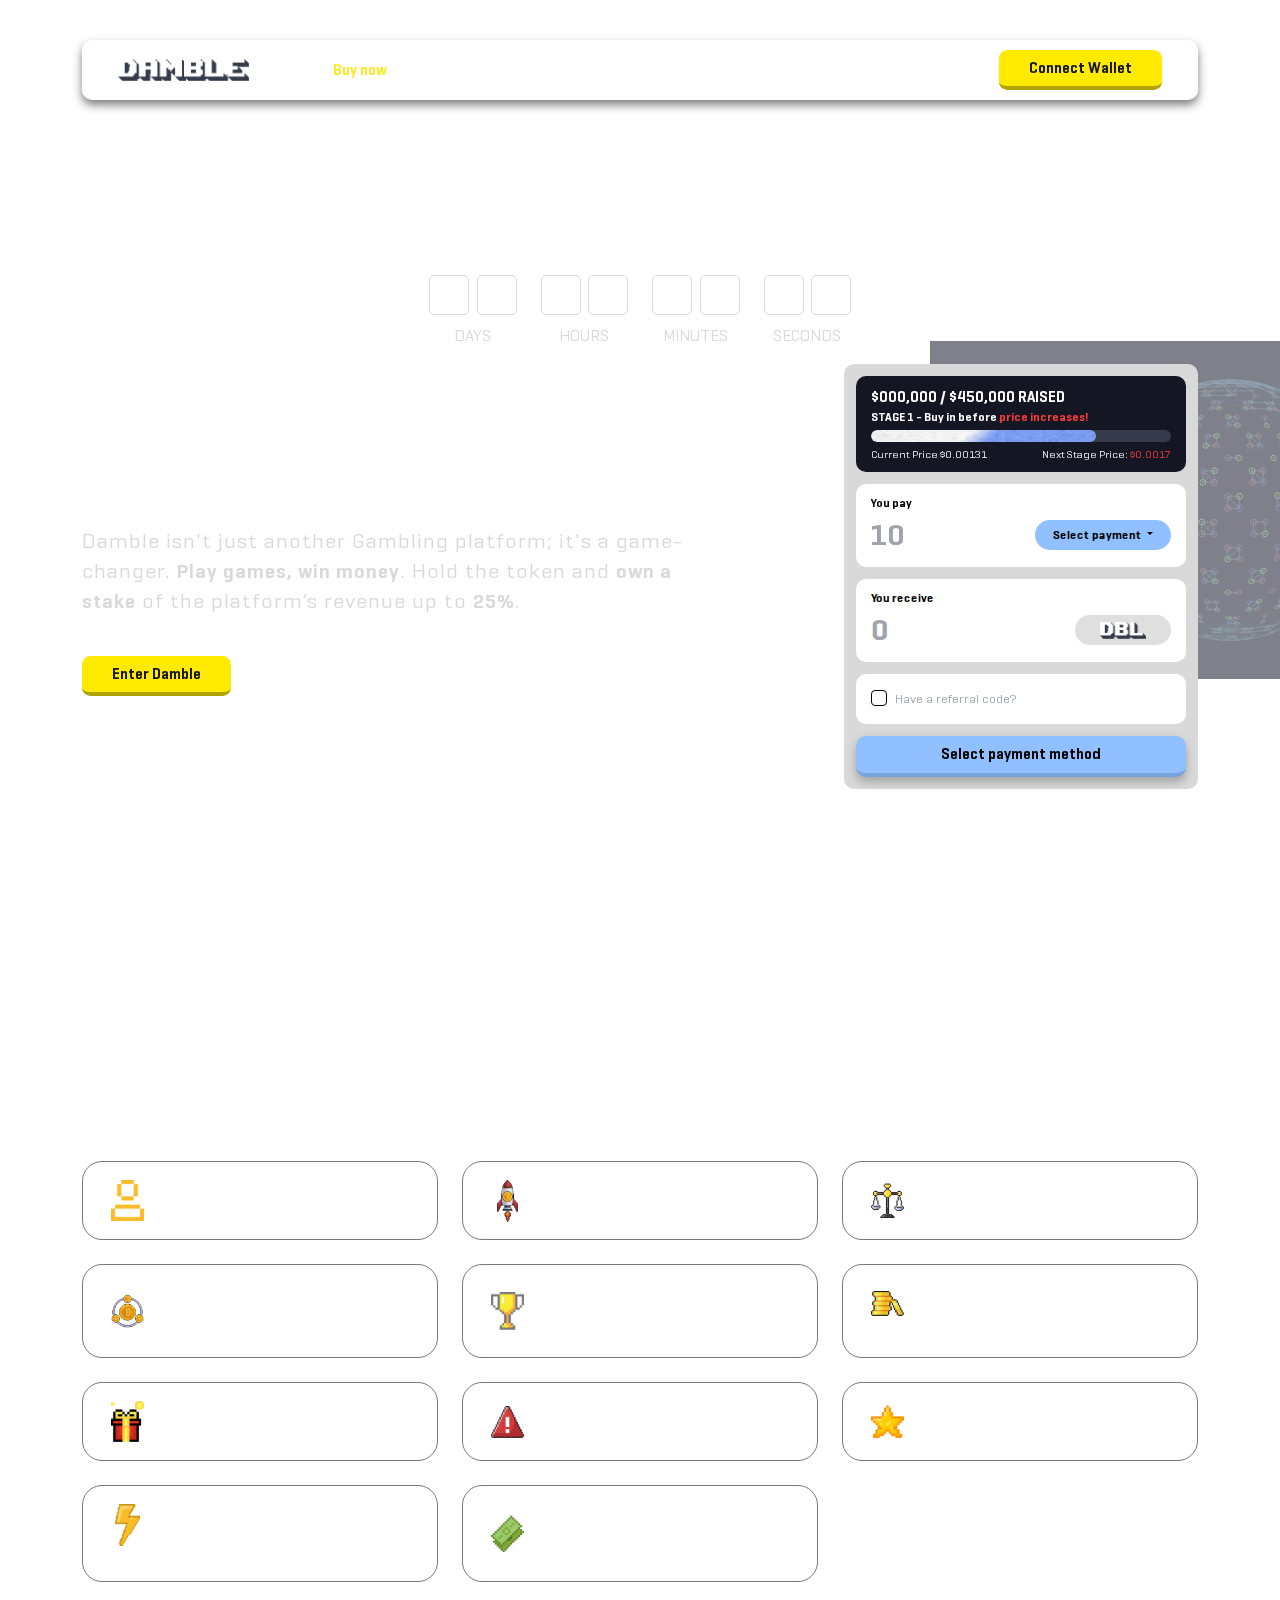
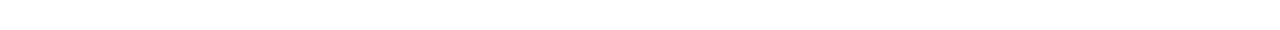
==== commit b28dcbed: "header" ====
--- a/index2.html
+++ b/index2.html
@@ -10,7 +10,48 @@
 </head>
 <body>
     <div class="header container">
-        <div class="headerInner"></div>
+        <div class="headerInner">
+            <div class="row mx-0 h-100 align-items-center px-lg-4 justify-content-between justify-content-lg-evenl">
+                <div class="col-auto">
+                    <a href="/" class="logo d-flex">
+                        <img class="h-100 w-100 object-contain" src="./assets/img/logo.png" alt="">
+                    </a>
+                </div>
+                <div class="col d-none d-lg-flex">
+                    <ul class="list-unstyled m-0 p-0 d-flex align-items-center justify-content-evenly w-100">
+                        <li>
+                            <a class="text-decoration-none headerLink active" href="#">Buy now</a>
+                        </li>
+                        <li>
+                            <div class="dropdown headerDropdown">
+                                <button class="dropdown-toggle" type="button" data-bs-toggle="dropdown" aria-expanded="false">
+                                    About
+                                </button>
+                                <ul class="dropdown-menu">
+                                    <li><a class="dropdown-item" href="#">Features</a></li>
+                                    <li><a class="dropdown-item" href="#">$Damble</a></li>
+                                    <li><a class="dropdown-item" href="#">Tokenomics</a></li>
+                                    <li><a class="dropdown-item" href="#">Roadmap</a></li>
+                                    <li><a class="dropdown-item" href="#">Partners</a></li>
+                                </ul>
+                            </div>
+                        </li>
+                        <li>
+                            <a class="text-decoration-none headerLink" href="#">Docs</a>
+                        </li>
+                        <li>
+                            <a class="text-decoration-none headerLink" href="#">Socials</a>
+                        </li>
+                        <li>
+                            <a class="text-decoration-none headerLink" href="#">Become an ambassador</a>
+                        </li>
+                    </ul>
+                </div>
+                <div class="col-auto">
+                    <button class="commonBtn">Connect Wallet</button>
+                </div>
+            </div>
+        </div>
     </div>
     <div class="heroSection container-fluid position-relative">
         <div class="container">
--- a/assets/css/index.min.css
+++ b/assets/css/index.min.css
@@ -1 +1 @@
-@font-face{font-family:"Geogrotesque Sharp";src:url("./../fonts/new/GeogrotesqueSharp-CondBd.woff2") format("woff2"),url("./../fonts/new/GeogrotesqueSharp-CondBd.woff") format("woff");font-weight:bold;font-style:normal;font-display:swap}@font-face{font-family:"Geogrotesque Sharp";src:url("./../fonts/new/GeogrotesqueSharp-CompUltLtIt.woff2") format("woff2"),url("./../fonts/new/GeogrotesqueSharp-CompUltLtIt.woff") format("woff");font-weight:200;font-style:italic;font-display:swap}@font-face{font-family:"Geogrotesque Sharp";src:url("./../fonts/new/GeogrotesqueSharp-CondBdIt.woff2") format("woff2"),url("./../fonts/new/GeogrotesqueSharp-CondBdIt.woff") format("woff");font-weight:bold;font-style:italic;font-display:swap}@font-face{font-family:"Geogrotesque Sharp";src:url("./../fonts/new/GeogrotesqueSharp-CompLt.woff2") format("woff2"),url("./../fonts/new/GeogrotesqueSharp-CompLt.woff") format("woff");font-weight:300;font-style:normal;font-display:swap}@font-face{font-family:"Geogrotesque Sharp";src:url("./../fonts/new/GeogrotesqueSharp-CondMdIt.woff2") format("woff2"),url("./../fonts/new/GeogrotesqueSharp-CondMdIt.woff") format("woff");font-weight:500;font-style:italic;font-display:swap}@font-face{font-family:"Geogrotesque Sharp";src:url("./../fonts/new/GeogrotesqueSharp-CompBd.woff2") format("woff2"),url("./../fonts/new/GeogrotesqueSharp-CompBd.woff") format("woff");font-weight:bold;font-style:normal;font-display:swap}@font-face{font-family:"Geogrotesque Sharp";src:url("./../fonts/new/GeogrotesqueSharp-CompBdIt.woff2") format("woff2"),url("./../fonts/new/GeogrotesqueSharp-CompBdIt.woff") format("woff");font-weight:bold;font-style:italic;font-display:swap}@font-face{font-family:"Geogrotesque Sharp";src:url("./../fonts/new/GeogrotesqueSharp-CondMd.woff2") format("woff2"),url("./../fonts/new/GeogrotesqueSharp-CondMd.woff") format("woff");font-weight:500;font-style:normal;font-display:swap}@font-face{font-family:"Geogrotesque Sharp";src:url("./../fonts/new/GeogrotesqueSharp-CondLtIt.woff2") format("woff2"),url("./../fonts/new/GeogrotesqueSharp-CondLtIt.woff") format("woff");font-weight:300;font-style:italic;font-display:swap}@font-face{font-family:"Geogrotesque Sharp";src:url("./../fonts/new/GeogrotesqueSharp-Bd.woff2") format("woff2"),url("./../fonts/new/GeogrotesqueSharp-Bd.woff") format("woff");font-weight:bold;font-style:normal;font-display:swap}@font-face{font-family:"Geogrotesque Sharp";src:url("./../fonts/new/GeogrotesqueSharp-BdIt.woff2") format("woff2"),url("./../fonts/new/GeogrotesqueSharp-BdIt.woff") format("woff");font-weight:bold;font-style:italic;font-display:swap}@font-face{font-family:"Geogrotesque Sharp";src:url("./../fonts/new/GeogrotesqueSharp-CondLt.woff2") format("woff2"),url("./../fonts/new/GeogrotesqueSharp-CondLt.woff") format("woff");font-weight:300;font-style:normal;font-display:swap}@font-face{font-family:"Geogrotesque Sharp";src:url("./../fonts/new/GeogrotesqueSharp-CompMd.woff2") format("woff2"),url("./../fonts/new/GeogrotesqueSharp-CompMd.woff") format("woff");font-weight:500;font-style:normal;font-display:swap}@font-face{font-family:"Geogrotesque Sharp";src:url("./../fonts/new/GeogrotesqueSharp-CompLtIt.woff2") format("woff2"),url("./../fonts/new/GeogrotesqueSharp-CompLtIt.woff") format("woff");font-weight:300;font-style:italic;font-display:swap}@font-face{font-family:"Geogrotesque Sharp";src:url("./../fonts/new/GeogrotesqueSharp-CondRgIt.woff2") format("woff2"),url("./../fonts/new/GeogrotesqueSharp-CondRgIt.woff") format("woff");font-weight:normal;font-style:italic;font-display:swap}@font-face{font-family:"Geogrotesque Sharp";src:url("./../fonts/new/GeogrotesqueSharp-CondRg.woff2") format("woff2"),url("./../fonts/new/GeogrotesqueSharp-CondRg.woff") format("woff");font-weight:normal;font-style:normal;font-display:swap}@font-face{font-family:"Geogrotesque Sharp";src:url("./../fonts/new/GeogrotesqueSharp-CondSmBd.woff2") format("woff2"),url("./../fonts/new/GeogrotesqueSharp-CondSmBd.woff") format("woff");font-weight:600;font-style:normal;font-display:swap}@font-face{font-family:"Geogrotesque Sharp";src:url("./../fonts/new/GeogrotesqueSharp-ExpMdIt.woff2") format("woff2"),url("./../fonts/new/GeogrotesqueSharp-ExpMdIt.woff") format("woff");font-weight:500;font-style:italic;font-display:swap}@font-face{font-family:"Geogrotesque Sharp";src:url("./../fonts/new/GeogrotesqueSharp-ExpLtIt.woff2") format("woff2"),url("./../fonts/new/GeogrotesqueSharp-ExpLtIt.woff") format("woff");font-weight:300;font-style:italic;font-display:swap}@font-face{font-family:"Geogrotesque Sharp";src:url("./../fonts/new/GeogrotesqueSharp-ExpMd.woff2") format("woff2"),url("./../fonts/new/GeogrotesqueSharp-ExpMd.woff") format("woff");font-weight:500;font-style:normal;font-display:swap}@font-face{font-family:"Geogrotesque Sharp";src:url("./../fonts/new/GeogrotesqueSharp-ExpBdIt.woff2") format("woff2"),url("./../fonts/new/GeogrotesqueSharp-ExpBdIt.woff") format("woff");font-weight:bold;font-style:italic;font-display:swap}@font-face{font-family:"Geogrotesque Sharp";src:url("./../fonts/new/GeogrotesqueSharp-CondUltLtIt.woff2") format("woff2"),url("./../fonts/new/GeogrotesqueSharp-CondUltLtIt.woff") format("woff");font-weight:200;font-style:italic;font-display:swap}@font-face{font-family:"Geogrotesque Sharp";src:url("./../fonts/new/GeogrotesqueSharp-ExpBd.woff2") format("woff2"),url("./../fonts/new/GeogrotesqueSharp-ExpBd.woff") format("woff");font-weight:bold;font-style:normal;font-display:swap}@font-face{font-family:"Geogrotesque Sharp";src:url("./../fonts/new/GeogrotesqueSharp-CondThIt.woff2") format("woff2"),url("./../fonts/new/GeogrotesqueSharp-CondThIt.woff") format("woff");font-weight:100;font-style:italic;font-display:swap}@font-face{font-family:"Geogrotesque Sharp";src:url("./../fonts/new/GeogrotesqueSharp-CompMdIt.woff2") format("woff2"),url("./../fonts/new/GeogrotesqueSharp-CompMdIt.woff") format("woff");font-weight:500;font-style:italic;font-display:swap}@font-face{font-family:"Geogrotesque Sharp";src:url("./../fonts/new/GeogrotesqueSharp-ExpLt.woff2") format("woff2"),url("./../fonts/new/GeogrotesqueSharp-ExpLt.woff") format("woff");font-weight:300;font-style:normal;font-display:swap}@font-face{font-family:"Geogrotesque Sharp";src:url("./../fonts/new/GeogrotesqueSharp-CondSmBdIt.woff2") format("woff2"),url("./../fonts/new/GeogrotesqueSharp-CondSmBdIt.woff") format("woff");font-weight:600;font-style:italic;font-display:swap}@font-face{font-family:"Geogrotesque Sharp";src:url("./../fonts/new/GeogrotesqueSharp-CondUltLt.woff2") format("woff2"),url("./../fonts/new/GeogrotesqueSharp-CondUltLt.woff") format("woff");font-weight:200;font-style:normal;font-display:swap}@font-face{font-family:"Geogrotesque Sharp";src:url("./../fonts/new/GeogrotesqueSharp-CondTh.woff2") format("woff2"),url("./../fonts/new/GeogrotesqueSharp-CondTh.woff") format("woff");font-weight:100;font-style:normal;font-display:swap}@font-face{font-family:"Geogrotesque Sharp";src:url("./../fonts/new/GeogrotesqueSharp-CompSmBd.woff2") format("woff2"),url("./../fonts/new/GeogrotesqueSharp-CompSmBd.woff") format("woff");font-weight:600;font-style:normal;font-display:swap}@font-face{font-family:"Geogrotesque Sharp";src:url("./../fonts/new/GeogrotesqueSharp-CompThIt.woff2") format("woff2"),url("./../fonts/new/GeogrotesqueSharp-CompThIt.woff") format("woff");font-weight:100;font-style:italic;font-display:swap}@font-face{font-family:"Geogrotesque Sharp";src:url("./../fonts/new/GeogrotesqueSharp-CompRgIt.woff2") format("woff2"),url("./../fonts/new/GeogrotesqueSharp-CompRgIt.woff") format("woff");font-weight:normal;font-style:italic;font-display:swap}@font-face{font-family:"Geogrotesque Sharp";src:url("./../fonts/new/GeogrotesqueSharp-CompRg.woff2") format("woff2"),url("./../fonts/new/GeogrotesqueSharp-CompRg.woff") format("woff");font-weight:normal;font-style:normal;font-display:swap}@font-face{font-family:"Geogrotesque Sharp";src:url("./../fonts/new/GeogrotesqueSharp-CompTh.woff2") format("woff2"),url("./../fonts/new/GeogrotesqueSharp-CompTh.woff") format("woff");font-weight:100;font-style:normal;font-display:swap}@font-face{font-family:"Geogrotesque Sharp";src:url("./../fonts/new/GeogrotesqueSharp-CompSmBdIt.woff2") format("woff2"),url("./../fonts/new/GeogrotesqueSharp-CompSmBdIt.woff") format("woff");font-weight:600;font-style:italic;font-display:swap}@font-face{font-family:"Geogrotesque Sharp";src:url("./../fonts/new/GeogrotesqueSharp-ExtLtIt.woff2") format("woff2"),url("./../fonts/new/GeogrotesqueSharp-ExtLtIt.woff") format("woff");font-weight:300;font-style:italic;font-display:swap}@font-face{font-family:"Geogrotesque Sharp";src:url("./../fonts/new/GeogrotesqueSharp-CompUltLt.woff2") format("woff2"),url("./../fonts/new/GeogrotesqueSharp-CompUltLt.woff") format("woff");font-weight:200;font-style:normal;font-display:swap}@font-face{font-family:"Geogrotesque Sharp";src:url("./../fonts/new/GeogrotesqueSharp-ExtMd.woff2") format("woff2"),url("./../fonts/new/GeogrotesqueSharp-ExtMd.woff") format("woff");font-weight:500;font-style:normal;font-display:swap}@font-face{font-family:"Geogrotesque Sharp";src:url("./../fonts/new/GeogrotesqueSharp-ExtLt.woff2") format("woff2"),url("./../fonts/new/GeogrotesqueSharp-ExtLt.woff") format("woff");font-weight:300;font-style:normal;font-display:swap}@font-face{font-family:"Geogrotesque Sharp";src:url("./../fonts/new/GeogrotesqueSharp-ExtMdIt.woff2") format("woff2"),url("./../fonts/new/GeogrotesqueSharp-ExtMdIt.woff") format("woff");font-weight:500;font-style:italic;font-display:swap}@font-face{font-family:"Geogrotesque Sharp";src:url("./../fonts/new/GeogrotesqueSharp-ExtRgIt.woff2") format("woff2"),url("./../fonts/new/GeogrotesqueSharp-ExtRgIt.woff") format("woff");font-weight:normal;font-style:italic;font-display:swap}@font-face{font-family:"Geogrotesque Sharp";src:url("./../fonts/new/GeogrotesqueSharp-ExtRg.woff2") format("woff2"),url("./../fonts/new/GeogrotesqueSharp-ExtRg.woff") format("woff");font-weight:normal;font-style:normal;font-display:swap}@font-face{font-family:"Geogrotesque Sharp";src:url("./../fonts/new/GeogrotesqueSharp-WideLt.woff2") format("woff2"),url("./../fonts/new/GeogrotesqueSharp-WideLt.woff") format("woff");font-weight:300;font-style:normal;font-display:swap}@font-face{font-family:"Geogrotesque Sharp";src:url("./../fonts/new/GeogrotesqueSharp-ExtUltLt.woff2") format("woff2"),url("./../fonts/new/GeogrotesqueSharp-ExtUltLt.woff") format("woff");font-weight:200;font-style:normal;font-display:swap}@font-face{font-family:"Geogrotesque Sharp";src:url("./../fonts/new/GeogrotesqueSharp-WideMd.woff2") format("woff2"),url("./../fonts/new/GeogrotesqueSharp-WideMd.woff") format("woff");font-weight:500;font-style:normal;font-display:swap}@font-face{font-family:"Geogrotesque Sharp";src:url("./../fonts/new/GeogrotesqueSharp-ExtTh.woff2") format("woff2"),url("./../fonts/new/GeogrotesqueSharp-ExtTh.woff") format("woff");font-weight:100;font-style:normal;font-display:swap}@font-face{font-family:"Geogrotesque Sharp";src:url("./../fonts/new/GeogrotesqueSharp-ExtSmBdIt.woff2") format("woff2"),url("./../fonts/new/GeogrotesqueSharp-ExtSmBdIt.woff") format("woff");font-weight:600;font-style:italic;font-display:swap}@font-face{font-family:"Geogrotesque Sharp";src:url("./../fonts/new/GeogrotesqueSharp-ExtSmBd.woff2") format("woff2"),url("./../fonts/new/GeogrotesqueSharp-ExtSmBd.woff") format("woff");font-weight:600;font-style:normal;font-display:swap}@font-face{font-family:"Geogrotesque Sharp";src:url("./../fonts/new/GeogrotesqueSharp-WideLtIt.woff2") format("woff2"),url("./../fonts/new/GeogrotesqueSharp-WideLtIt.woff") format("woff");font-weight:300;font-style:italic;font-display:swap}@font-face{font-family:"Geogrotesque Sharp";src:url("./../fonts/new/GeogrotesqueSharp-WideMdIt.woff2") format("woff2"),url("./../fonts/new/GeogrotesqueSharp-WideMdIt.woff") format("woff");font-weight:500;font-style:italic;font-display:swap}@font-face{font-family:"Geogrotesque Sharp";src:url("./../fonts/new/GeogrotesqueSharp-ExtThIt.woff2") format("woff2"),url("./../fonts/new/GeogrotesqueSharp-ExtThIt.woff") format("woff");font-weight:100;font-style:italic;font-display:swap}@font-face{font-family:"Geogrotesque Sharp";src:url("./../fonts/new/GeogrotesqueSharp-MdIt.woff2") format("woff2"),url("./../fonts/new/GeogrotesqueSharp-MdIt.woff") format("woff");font-weight:500;font-style:italic;font-display:swap}@font-face{font-family:"Geogrotesque Sharp";src:url("./../fonts/new/GeogrotesqueSharp-RgIt.woff2") format("woff2"),url("./../fonts/new/GeogrotesqueSharp-RgIt.woff") format("woff");font-weight:normal;font-style:italic;font-display:swap}@font-face{font-family:"Geogrotesque Sharp";src:url("./../fonts/new/GeogrotesqueSharp-Lt.woff2") format("woff2"),url("./../fonts/new/GeogrotesqueSharp-Lt.woff") format("woff");font-weight:300;font-style:normal;font-display:swap}@font-face{font-family:"Geogrotesque Sharp";src:url("./../fonts/new/GeogrotesqueSharp-Rg.woff2") format("woff2"),url("./../fonts/new/GeogrotesqueSharp-Rg.woff") format("woff");font-weight:normal;font-style:normal;font-display:swap}@font-face{font-family:"Geogrotesque Sharp";src:url("./../fonts/new/GeogrotesqueSharp-LtIt.woff2") format("woff2"),url("./../fonts/new/GeogrotesqueSharp-LtIt.woff") format("woff");font-weight:300;font-style:italic;font-display:swap}@font-face{font-family:"Geogrotesque Sharp";src:url("./../fonts/new/GeogrotesqueSharp-ExtUltLtIt.woff2") format("woff2"),url("./../fonts/new/GeogrotesqueSharp-ExtUltLtIt.woff") format("woff");font-weight:200;font-style:italic;font-display:swap}@font-face{font-family:"Geogrotesque Sharp";src:url("./../fonts/new/GeogrotesqueSharp-Md.woff2") format("woff2"),url("./../fonts/new/GeogrotesqueSharp-Md.woff") format("woff");font-weight:500;font-style:normal;font-display:swap}@font-face{font-family:"Geogrotesque Sharp";src:url("./../fonts/new/GeogrotesqueSharp-ExpUltLtIt.woff2") format("woff2"),url("./../fonts/new/GeogrotesqueSharp-ExpUltLtIt.woff") format("woff");font-weight:200;font-style:italic;font-display:swap}@font-face{font-family:"Geogrotesque Sharp";src:url("./../fonts/new/GeogrotesqueSharp-ExtBdIt.woff2") format("woff2"),url("./../fonts/new/GeogrotesqueSharp-ExtBdIt.woff") format("woff");font-weight:bold;font-style:italic;font-display:swap}@font-face{font-family:"Geogrotesque Sharp";src:url("./../fonts/new/GeogrotesqueSharp-ExpRgIt.woff2") format("woff2"),url("./../fonts/new/GeogrotesqueSharp-ExpRgIt.woff") format("woff");font-weight:normal;font-style:italic;font-display:swap}@font-face{font-family:"Geogrotesque Sharp";src:url("./../fonts/new/GeogrotesqueSharp-ExpRg.woff2") format("woff2"),url("./../fonts/new/GeogrotesqueSharp-ExpRg.woff") format("woff");font-weight:normal;font-style:normal;font-display:swap}@font-face{font-family:"Geogrotesque Sharp";src:url("./../fonts/new/GeogrotesqueSharp-ExpSmBd.woff2") format("woff2"),url("./../fonts/new/GeogrotesqueSharp-ExpSmBd.woff") format("woff");font-weight:600;font-style:normal;font-display:swap}@font-face{font-family:"Geogrotesque Sharp";src:url("./../fonts/new/GeogrotesqueSharp-ExpUltLt.woff2") format("woff2"),url("./../fonts/new/GeogrotesqueSharp-ExpUltLt.woff") format("woff");font-weight:200;font-style:normal;font-display:swap}@font-face{font-family:"Geogrotesque Sharp";src:url("./../fonts/new/GeogrotesqueSharp-WideBdIt.woff2") format("woff2"),url("./../fonts/new/GeogrotesqueSharp-WideBdIt.woff") format("woff");font-weight:bold;font-style:italic;font-display:swap}@font-face{font-family:"Geogrotesque Sharp";src:url("./../fonts/new/GeogrotesqueSharp-ExpThIt.woff2") format("woff2"),url("./../fonts/new/GeogrotesqueSharp-ExpThIt.woff") format("woff");font-weight:100;font-style:italic;font-display:swap}@font-face{font-family:"Geogrotesque Sharp";src:url("./../fonts/new/GeogrotesqueSharp-ExpTh.woff2") format("woff2"),url("./../fonts/new/GeogrotesqueSharp-ExpTh.woff") format("woff");font-weight:100;font-style:normal;font-display:swap}@font-face{font-family:"Geogrotesque Sharp";src:url("./../fonts/new/GeogrotesqueSharp-ExtBd.woff2") format("woff2"),url("./../fonts/new/GeogrotesqueSharp-ExtBd.woff") format("woff");font-weight:bold;font-style:normal;font-display:swap}@font-face{font-family:"Geogrotesque Sharp";src:url("./../fonts/new/GeogrotesqueSharp-ExpSmBdIt.woff2") format("woff2"),url("./../fonts/new/GeogrotesqueSharp-ExpSmBdIt.woff") format("woff");font-weight:600;font-style:italic;font-display:swap}@font-face{font-family:"Geogrotesque Sharp";src:url("./../fonts/new/GeogrotesqueSharp-WideBd.woff2") format("woff2"),url("./../fonts/new/GeogrotesqueSharp-WideBd.woff") format("woff");font-weight:bold;font-style:normal;font-display:swap}@font-face{font-family:"Geogrotesque Sharp";src:url("./../fonts/new/GeogrotesqueSharp-XCompRg.woff2") format("woff2"),url("./../fonts/new/GeogrotesqueSharp-XCompRg.woff") format("woff");font-weight:normal;font-style:normal;font-display:swap}@font-face{font-family:"Geogrotesque Sharp";src:url("./../fonts/new/GeogrotesqueSharp-XCompMdIt.woff2") format("woff2"),url("./../fonts/new/GeogrotesqueSharp-XCompMdIt.woff") format("woff");font-weight:500;font-style:italic;font-display:swap}@font-face{font-family:"Geogrotesque Sharp";src:url("./../fonts/new/GeogrotesqueSharp-XCompMd.woff2") format("woff2"),url("./../fonts/new/GeogrotesqueSharp-XCompMd.woff") format("woff");font-weight:500;font-style:normal;font-display:swap}@font-face{font-family:"Geogrotesque Sharp";src:url("./../fonts/new/GeogrotesqueSharp-XCompUltLt.woff2") format("woff2"),url("./../fonts/new/GeogrotesqueSharp-XCompUltLt.woff") format("woff");font-weight:200;font-style:normal;font-display:swap}@font-face{font-family:"Geogrotesque Sharp";src:url("./../fonts/new/GeogrotesqueSharp-WideRgIt.woff2") format("woff2"),url("./../fonts/new/GeogrotesqueSharp-WideRgIt.woff") format("woff");font-weight:normal;font-style:italic;font-display:swap}@font-face{font-family:"Geogrotesque Sharp";src:url("./../fonts/new/GeogrotesqueSharp-XCompThIt.woff2") format("woff2"),url("./../fonts/new/GeogrotesqueSharp-XCompThIt.woff") format("woff");font-weight:100;font-style:italic;font-display:swap}@font-face{font-family:"Geogrotesque Sharp";src:url("./../fonts/new/GeogrotesqueSharp-XCompSmBdIt.woff2") format("woff2"),url("./../fonts/new/GeogrotesqueSharp-XCompSmBdIt.woff") format("woff");font-weight:600;font-style:italic;font-display:swap}@font-face{font-family:"Geogrotesque Sharp";src:url("./../fonts/new/GeogrotesqueSharp-WideRg.woff2") format("woff2"),url("./../fonts/new/GeogrotesqueSharp-WideRg.woff") format("woff");font-weight:normal;font-style:normal;font-display:swap}@font-face{font-family:"Geogrotesque Sharp";src:url("./../fonts/new/GeogrotesqueSharp-XCompTh.woff2") format("woff2"),url("./../fonts/new/GeogrotesqueSharp-XCompTh.woff") format("woff");font-weight:100;font-style:normal;font-display:swap}@font-face{font-family:"Geogrotesque Sharp";src:url("./../fonts/new/GeogrotesqueSharp-XCompSmBd.woff2") format("woff2"),url("./../fonts/new/GeogrotesqueSharp-XCompSmBd.woff") format("woff");font-weight:600;font-style:normal;font-display:swap}@font-face{font-family:"Geogrotesque Sharp";src:url("./../fonts/new/GeogrotesqueSharp-XCompRgIt.woff2") format("woff2"),url("./../fonts/new/GeogrotesqueSharp-XCompRgIt.woff") format("woff");font-weight:normal;font-style:italic;font-display:swap}@font-face{font-family:"Geogrotesque Sharp";src:url("./../fonts/new/GeogrotesqueSharp-XCompUltLtIt.woff2") format("woff2"),url("./../fonts/new/GeogrotesqueSharp-XCompUltLtIt.woff") format("woff");font-weight:200;font-style:italic;font-display:swap}@font-face{font-family:"Geogrotesque Sharp";src:url("./../fonts/new/GeogrotesqueSharp-WideSmBd.woff2") format("woff2"),url("./../fonts/new/GeogrotesqueSharp-WideSmBd.woff") format("woff");font-weight:600;font-style:normal;font-display:swap}@font-face{font-family:"Geogrotesque Sharp";src:url("./../fonts/new/GeogrotesqueSharp-WideSmBdIt.woff2") format("woff2"),url("./../fonts/new/GeogrotesqueSharp-WideSmBdIt.woff") format("woff");font-weight:600;font-style:italic;font-display:swap}@font-face{font-family:"Geogrotesque Sharp";src:url("./../fonts/new/GeogrotesqueSharp-WideThIt.woff2") format("woff2"),url("./../fonts/new/GeogrotesqueSharp-WideThIt.woff") format("woff");font-weight:100;font-style:italic;font-display:swap}@font-face{font-family:"Geogrotesque Sharp";src:url("./../fonts/new/GeogrotesqueSharp-WideUltLtIt.woff2") format("woff2"),url("./../fonts/new/GeogrotesqueSharp-WideUltLtIt.woff") format("woff");font-weight:200;font-style:italic;font-display:swap}@font-face{font-family:"Geogrotesque Sharp";src:url("./../fonts/new/GeogrotesqueSharp-XCompBdIt.woff2") format("woff2"),url("./../fonts/new/GeogrotesqueSharp-XCompBdIt.woff") format("woff");font-weight:bold;font-style:italic;font-display:swap}@font-face{font-family:"Geogrotesque Sharp";src:url("./../fonts/new/GeogrotesqueSharp-WideUltLt.woff2") format("woff2"),url("./../fonts/new/GeogrotesqueSharp-WideUltLt.woff") format("woff");font-weight:200;font-style:normal;font-display:swap}@font-face{font-family:"Geogrotesque Sharp";src:url("./../fonts/new/GeogrotesqueSharp-WideTh.woff2") format("woff2"),url("./../fonts/new/GeogrotesqueSharp-WideTh.woff") format("woff");font-weight:100;font-style:normal;font-display:swap}@font-face{font-family:"Geogrotesque Sharp";src:url("./../fonts/new/GeogrotesqueSharp-XCompBd.woff2") format("woff2"),url("./../fonts/new/GeogrotesqueSharp-XCompBd.woff") format("woff");font-weight:bold;font-style:normal;font-display:swap}@font-face{font-family:"Geogrotesque Sharp";src:url("./../fonts/new/GeogrotesqueSharp-XCompLt.woff2") format("woff2"),url("./../fonts/new/GeogrotesqueSharp-XCompLt.woff") format("woff");font-weight:300;font-style:normal;font-display:swap}@font-face{font-family:"Geogrotesque Sharp";src:url("./../fonts/new/GeogrotesqueSharp-XCompLtIt.woff2") format("woff2"),url("./../fonts/new/GeogrotesqueSharp-XCompLtIt.woff") format("woff");font-weight:300;font-style:italic;font-display:swap}@font-face{font-family:"Geogrotesque Sharp";src:url("./../fonts/new/GeogrotesqueSharp-UltLt.woff2") format("woff2"),url("./../fonts/new/GeogrotesqueSharp-UltLt.woff") format("woff");font-weight:200;font-style:normal;font-display:swap}@font-face{font-family:"Geogrotesque Sharp";src:url("./../fonts/new/GeogrotesqueSharp-SmBd.woff2") format("woff2"),url("./../fonts/new/GeogrotesqueSharp-SmBd.woff") format("woff");font-weight:600;font-style:normal;font-display:swap}@font-face{font-family:"Geogrotesque Sharp";src:url("./../fonts/new/GeogrotesqueSharp-UltLtIt.woff2") format("woff2"),url("./../fonts/new/GeogrotesqueSharp-UltLtIt.woff") format("woff");font-weight:200;font-style:italic;font-display:swap}@font-face{font-family:"Geogrotesque Sharp";src:url("./../fonts/new/GeogrotesqueSharp-SmBdIt.woff2") format("woff2"),url("./../fonts/new/GeogrotesqueSharp-SmBdIt.woff") format("woff");font-weight:600;font-style:italic;font-display:swap}@font-face{font-family:"Geogrotesque Sharp";src:url("./../fonts/new/GeogrotesqueSharp-ThIt.woff2") format("woff2"),url("./../fonts/new/GeogrotesqueSharp-ThIt.woff") format("woff");font-weight:100;font-style:italic;font-display:swap}@font-face{font-family:"Geogrotesque Sharp";src:url("./../fonts/new/GeogrotesqueSharp-Th.woff2") format("woff2"),url("./../fonts/new/GeogrotesqueSharp-Th.woff") format("woff");font-weight:100;font-style:normal;font-display:swap}@font-face{font-family:"RETROTECH";src:url("./../fonts/retrotech/RETROTECHRegular.woff2") format("woff2"),url("./../fonts/retrotech/RETROTECHRegular.woff") format("woff"),url("./../fonts/retrotech/RETROTECHRegular.ttf") format("truetype");font-weight:500;font-style:normal;font-display:swap}body{font-family:"Geogrotesque Sharp"}.dambleUniqueSection .heading{color:#fff;font-family:"RETROTECH";font-weight:500;font-size:35px;line-height:29.19px}.dambleUniqueSection .subheading{color:#fff;font-size:20px;font-weight:500;line-height:26px;letter-spacing:10%}.dambleUniqueSection .box{border:1px solid #77787c;border-radius:20px;padding:15px 28px;height:100%}.dambleUniqueSection .box .icon{width:33px;height:42px}.dambleUniqueSection .box .icon img{width:100%;height:100%;-o-object-fit:contain;object-fit:contain}.dambleUniqueSection .box .cardHeading{font-size:14px;font-weight:600;line-height:18.2px;color:#fff}.dambleUniqueSection .box .cardSubHeading{font-size:12px;font-weight:500;line-height:15.6px;color:#fff;margin-top:13px}body{-webkit-backdrop-filter:opacity(0.5);backdrop-filter:opacity(0.5);position:relative}body::before{content:"";background-image:url(./../img/gif/Background.gif);background-repeat:no-repeat;background-size:cover;mix-blend-mode:lighten;height:100%;min-height:100vh;width:100%;display:flex;position:absolute;top:0;left:0;z-index:-1}.commonHeading{font-size:25px;font-family:RETROTECH;letter-spacing:2.5px;color:#fff;text-transform:uppercase;margin-bottom:10px}@media only screen and (min-width: 768px){.commonHeading{font-size:40px}}.commonBtn{height:40px;border:0;font-size:15px;color:#141723;font-weight:600;background-color:#ffea00;border-bottom:4px solid #b0a200;border-radius:8.5px;padding:5px 30px}.heroSection{min-height:100vh;padding-top:155px;overflow:hidden}.heroSection .globeImg{position:absolute;mix-blend-mode:lighten;opacity:.5;top:50%;right:-250px;transform:translateY(-50%);z-index:-1}.heroSection .endTitle{font-family:RETROTECH;font-size:22px;color:#fff;text-transform:uppercase;letter-spacing:2.5px;text-align:center;margin-bottom:15px}@media only screen and (min-width: 768px){.heroSection .endTitle{font-size:30px}}@media only screen and (max-width: 400px){.heroSection .timeeeBoxx{--bs-gutter-x: 0.7rem}}.heroSection .timeBoxes{display:flex;align-items:center;gap:7.5px}@media only screen and (max-width: 400px){.heroSection .timeBoxes{gap:5.5px}}.heroSection .timeBoxes .timeBox{height:30.56px;width:30.56px;border-radius:5px;border:1px solid #d9d9d9;font-size:22px;color:#fff;font-weight:200;display:flex;align-items:center;justify-content:center}@media only screen and (min-width: 768px){.heroSection .timeBoxes .timeBox{height:40px;width:40px;font-size:30px}}.heroSection .dateTxt{font-size:11.46px;color:#d9d9d9;text-transform:uppercase;text-align:center;margin-top:10px}@media only screen and (min-width: 768px){.heroSection .dateTxt{font-size:15px}}.heroSection .heroPara{font-size:15px;letter-spacing:1px;color:#d9d9d9;margin-bottom:30px}.heroSection .heroPara span{font-weight:600}@media only screen and (min-width: 768px){.heroSection .heroPara{font-size:20px;margin-bottom:40px}}.selectPaymentBox{width:354px;background-color:#d9d9d9;border-radius:10px;padding:12px}.selectPaymentBox .blackBox{background-color:#141723;border-radius:10px;padding:10px 15px;margin-bottom:12px}.selectPaymentBox .blackBox .raised{font-size:15px;color:#fff;font-weight:600}.selectPaymentBox .blackBox .stage{font-size:12px;color:#fff;font-weight:600}.selectPaymentBox .blackBox .stage span{color:#ff3c3c}.selectPaymentBox .blackBox .progressDiv{margin-top:4px;margin-bottom:5px}.selectPaymentBox .blackBox .progressDiv .progress{border-radius:20px;height:12px;background-color:#363b4b}.selectPaymentBox .blackBox .progressDiv .progress .progress-bar{border-radius:20px;background:linear-gradient(322deg, #7da2ff 46%, white 57%);position:relative}.selectPaymentBox .blackBox .progressDiv .progress .progress-bar::after{content:"";position:absolute;top:0;left:0;width:100%;height:100%;background-repeat:no-repeat;background-size:cover;background-image:url("./../img/progressTexture.png")}.selectPaymentBox .blackBox .crrPrz{font-size:10px;color:#fff}.selectPaymentBox .blackBox .crrPrz span{color:#ff3c3c}.selectPaymentBox .youPayBox{background-color:#fff;border-radius:10px;padding:10px 15px;margin-bottom:12px}.selectPaymentBox .youPayBox .payTitle{font-size:12px;font-weight:600;color:#000}.selectPaymentBox .youPayBox .inpDiv input{font-size:30px;color:#9ea3ae;font-weight:600;border:0 !important;padding:0 !important}.selectPaymentBox .youPayBox .dropBox .dropdown .dropdown-toggle{background-color:#90c0ff;border:0;border-radius:50px;color:#000;font-size:12px;font-weight:600;height:30px;width:136px}.selectPaymentBox .youPayBox .dropBox .dropdown .dropdown-toggle.receiveBox{width:96px;background-color:#dfdfdf}.selectPaymentBox .youPayBox .dropBox .dropdown .dropdown-toggle.receiveBox img{height:16.35px;-o-object-fit:contain;object-fit:contain}.selectPaymentBox .youPayBox .dropBox .dropdown .dropdown-toggle.receiveBox::after{display:none}.selectPaymentBox .referralBox{background-color:#fff;padding:12px 15px;border-radius:10px}.selectPaymentBox .referralBox .form-check-input{border:1px solid #000}.selectPaymentBox .referralBox .form-check-input:checked{background-color:#90c0ff;border-color:#90c0ff;background-image:url("data:image/svg+xml,%3csvg xmlns='http://www.w3.org/2000/svg' viewBox='0 0 20 20'%3e%3cpath fill='none' stroke='%23000' stroke-linecap='round' stroke-linejoin='round' stroke-width='3' d='m6 10 3 3 6-6'/%3e%3c/svg%3e")}.selectPaymentBox .referralBox .form-check-label{color:#9ea3ae;font-size:12px;cursor:pointer}.selectPaymentBox .selPayMehBtn{width:100%;display:flex;align-items:center;justify-content:center;background-color:#90c0ff;color:#000;height:41px;border-radius:10px;font-size:15px;font-weight:600;border:0;margin-top:12px;border-bottom:4px solid #77a4de;box-shadow:0px 5px 10px rgba(0,0,0,.25) !important}.header{position:fixed;top:40px;left:50%;transform:translateX(-50%)}.header .headerInner{height:60px;border-radius:10px;width:100%;-webkit-backdrop-filter:blur(40px);backdrop-filter:blur(40px);box-shadow:0px 5px 10px rgba(0,0,0,.5) !important}/*# sourceMappingURL=index.min.css.map */+@font-face{font-family:"Geogrotesque Sharp";src:url("./../fonts/new/GeogrotesqueSharp-CondBd.woff2") format("woff2"),url("./../fonts/new/GeogrotesqueSharp-CondBd.woff") format("woff");font-weight:bold;font-style:normal;font-display:swap}@font-face{font-family:"Geogrotesque Sharp";src:url("./../fonts/new/GeogrotesqueSharp-CompUltLtIt.woff2") format("woff2"),url("./../fonts/new/GeogrotesqueSharp-CompUltLtIt.woff") format("woff");font-weight:200;font-style:italic;font-display:swap}@font-face{font-family:"Geogrotesque Sharp";src:url("./../fonts/new/GeogrotesqueSharp-CondBdIt.woff2") format("woff2"),url("./../fonts/new/GeogrotesqueSharp-CondBdIt.woff") format("woff");font-weight:bold;font-style:italic;font-display:swap}@font-face{font-family:"Geogrotesque Sharp";src:url("./../fonts/new/GeogrotesqueSharp-CompLt.woff2") format("woff2"),url("./../fonts/new/GeogrotesqueSharp-CompLt.woff") format("woff");font-weight:300;font-style:normal;font-display:swap}@font-face{font-family:"Geogrotesque Sharp";src:url("./../fonts/new/GeogrotesqueSharp-CondMdIt.woff2") format("woff2"),url("./../fonts/new/GeogrotesqueSharp-CondMdIt.woff") format("woff");font-weight:500;font-style:italic;font-display:swap}@font-face{font-family:"Geogrotesque Sharp";src:url("./../fonts/new/GeogrotesqueSharp-CompBd.woff2") format("woff2"),url("./../fonts/new/GeogrotesqueSharp-CompBd.woff") format("woff");font-weight:bold;font-style:normal;font-display:swap}@font-face{font-family:"Geogrotesque Sharp";src:url("./../fonts/new/GeogrotesqueSharp-CompBdIt.woff2") format("woff2"),url("./../fonts/new/GeogrotesqueSharp-CompBdIt.woff") format("woff");font-weight:bold;font-style:italic;font-display:swap}@font-face{font-family:"Geogrotesque Sharp";src:url("./../fonts/new/GeogrotesqueSharp-CondMd.woff2") format("woff2"),url("./../fonts/new/GeogrotesqueSharp-CondMd.woff") format("woff");font-weight:500;font-style:normal;font-display:swap}@font-face{font-family:"Geogrotesque Sharp";src:url("./../fonts/new/GeogrotesqueSharp-CondLtIt.woff2") format("woff2"),url("./../fonts/new/GeogrotesqueSharp-CondLtIt.woff") format("woff");font-weight:300;font-style:italic;font-display:swap}@font-face{font-family:"Geogrotesque Sharp";src:url("./../fonts/new/GeogrotesqueSharp-Bd.woff2") format("woff2"),url("./../fonts/new/GeogrotesqueSharp-Bd.woff") format("woff");font-weight:bold;font-style:normal;font-display:swap}@font-face{font-family:"Geogrotesque Sharp";src:url("./../fonts/new/GeogrotesqueSharp-BdIt.woff2") format("woff2"),url("./../fonts/new/GeogrotesqueSharp-BdIt.woff") format("woff");font-weight:bold;font-style:italic;font-display:swap}@font-face{font-family:"Geogrotesque Sharp";src:url("./../fonts/new/GeogrotesqueSharp-CondLt.woff2") format("woff2"),url("./../fonts/new/GeogrotesqueSharp-CondLt.woff") format("woff");font-weight:300;font-style:normal;font-display:swap}@font-face{font-family:"Geogrotesque Sharp";src:url("./../fonts/new/GeogrotesqueSharp-CompMd.woff2") format("woff2"),url("./../fonts/new/GeogrotesqueSharp-CompMd.woff") format("woff");font-weight:500;font-style:normal;font-display:swap}@font-face{font-family:"Geogrotesque Sharp";src:url("./../fonts/new/GeogrotesqueSharp-CompLtIt.woff2") format("woff2"),url("./../fonts/new/GeogrotesqueSharp-CompLtIt.woff") format("woff");font-weight:300;font-style:italic;font-display:swap}@font-face{font-family:"Geogrotesque Sharp";src:url("./../fonts/new/GeogrotesqueSharp-CondRgIt.woff2") format("woff2"),url("./../fonts/new/GeogrotesqueSharp-CondRgIt.woff") format("woff");font-weight:normal;font-style:italic;font-display:swap}@font-face{font-family:"Geogrotesque Sharp";src:url("./../fonts/new/GeogrotesqueSharp-CondRg.woff2") format("woff2"),url("./../fonts/new/GeogrotesqueSharp-CondRg.woff") format("woff");font-weight:normal;font-style:normal;font-display:swap}@font-face{font-family:"Geogrotesque Sharp";src:url("./../fonts/new/GeogrotesqueSharp-CondSmBd.woff2") format("woff2"),url("./../fonts/new/GeogrotesqueSharp-CondSmBd.woff") format("woff");font-weight:600;font-style:normal;font-display:swap}@font-face{font-family:"Geogrotesque Sharp";src:url("./../fonts/new/GeogrotesqueSharp-ExpMdIt.woff2") format("woff2"),url("./../fonts/new/GeogrotesqueSharp-ExpMdIt.woff") format("woff");font-weight:500;font-style:italic;font-display:swap}@font-face{font-family:"Geogrotesque Sharp";src:url("./../fonts/new/GeogrotesqueSharp-ExpLtIt.woff2") format("woff2"),url("./../fonts/new/GeogrotesqueSharp-ExpLtIt.woff") format("woff");font-weight:300;font-style:italic;font-display:swap}@font-face{font-family:"Geogrotesque Sharp";src:url("./../fonts/new/GeogrotesqueSharp-ExpMd.woff2") format("woff2"),url("./../fonts/new/GeogrotesqueSharp-ExpMd.woff") format("woff");font-weight:500;font-style:normal;font-display:swap}@font-face{font-family:"Geogrotesque Sharp";src:url("./../fonts/new/GeogrotesqueSharp-ExpBdIt.woff2") format("woff2"),url("./../fonts/new/GeogrotesqueSharp-ExpBdIt.woff") format("woff");font-weight:bold;font-style:italic;font-display:swap}@font-face{font-family:"Geogrotesque Sharp";src:url("./../fonts/new/GeogrotesqueSharp-CondUltLtIt.woff2") format("woff2"),url("./../fonts/new/GeogrotesqueSharp-CondUltLtIt.woff") format("woff");font-weight:200;font-style:italic;font-display:swap}@font-face{font-family:"Geogrotesque Sharp";src:url("./../fonts/new/GeogrotesqueSharp-ExpBd.woff2") format("woff2"),url("./../fonts/new/GeogrotesqueSharp-ExpBd.woff") format("woff");font-weight:bold;font-style:normal;font-display:swap}@font-face{font-family:"Geogrotesque Sharp";src:url("./../fonts/new/GeogrotesqueSharp-CondThIt.woff2") format("woff2"),url("./../fonts/new/GeogrotesqueSharp-CondThIt.woff") format("woff");font-weight:100;font-style:italic;font-display:swap}@font-face{font-family:"Geogrotesque Sharp";src:url("./../fonts/new/GeogrotesqueSharp-CompMdIt.woff2") format("woff2"),url("./../fonts/new/GeogrotesqueSharp-CompMdIt.woff") format("woff");font-weight:500;font-style:italic;font-display:swap}@font-face{font-family:"Geogrotesque Sharp";src:url("./../fonts/new/GeogrotesqueSharp-ExpLt.woff2") format("woff2"),url("./../fonts/new/GeogrotesqueSharp-ExpLt.woff") format("woff");font-weight:300;font-style:normal;font-display:swap}@font-face{font-family:"Geogrotesque Sharp";src:url("./../fonts/new/GeogrotesqueSharp-CondSmBdIt.woff2") format("woff2"),url("./../fonts/new/GeogrotesqueSharp-CondSmBdIt.woff") format("woff");font-weight:600;font-style:italic;font-display:swap}@font-face{font-family:"Geogrotesque Sharp";src:url("./../fonts/new/GeogrotesqueSharp-CondUltLt.woff2") format("woff2"),url("./../fonts/new/GeogrotesqueSharp-CondUltLt.woff") format("woff");font-weight:200;font-style:normal;font-display:swap}@font-face{font-family:"Geogrotesque Sharp";src:url("./../fonts/new/GeogrotesqueSharp-CondTh.woff2") format("woff2"),url("./../fonts/new/GeogrotesqueSharp-CondTh.woff") format("woff");font-weight:100;font-style:normal;font-display:swap}@font-face{font-family:"Geogrotesque Sharp";src:url("./../fonts/new/GeogrotesqueSharp-CompSmBd.woff2") format("woff2"),url("./../fonts/new/GeogrotesqueSharp-CompSmBd.woff") format("woff");font-weight:600;font-style:normal;font-display:swap}@font-face{font-family:"Geogrotesque Sharp";src:url("./../fonts/new/GeogrotesqueSharp-CompThIt.woff2") format("woff2"),url("./../fonts/new/GeogrotesqueSharp-CompThIt.woff") format("woff");font-weight:100;font-style:italic;font-display:swap}@font-face{font-family:"Geogrotesque Sharp";src:url("./../fonts/new/GeogrotesqueSharp-CompRgIt.woff2") format("woff2"),url("./../fonts/new/GeogrotesqueSharp-CompRgIt.woff") format("woff");font-weight:normal;font-style:italic;font-display:swap}@font-face{font-family:"Geogrotesque Sharp";src:url("./../fonts/new/GeogrotesqueSharp-CompRg.woff2") format("woff2"),url("./../fonts/new/GeogrotesqueSharp-CompRg.woff") format("woff");font-weight:normal;font-style:normal;font-display:swap}@font-face{font-family:"Geogrotesque Sharp";src:url("./../fonts/new/GeogrotesqueSharp-CompTh.woff2") format("woff2"),url("./../fonts/new/GeogrotesqueSharp-CompTh.woff") format("woff");font-weight:100;font-style:normal;font-display:swap}@font-face{font-family:"Geogrotesque Sharp";src:url("./../fonts/new/GeogrotesqueSharp-CompSmBdIt.woff2") format("woff2"),url("./../fonts/new/GeogrotesqueSharp-CompSmBdIt.woff") format("woff");font-weight:600;font-style:italic;font-display:swap}@font-face{font-family:"Geogrotesque Sharp";src:url("./../fonts/new/GeogrotesqueSharp-ExtLtIt.woff2") format("woff2"),url("./../fonts/new/GeogrotesqueSharp-ExtLtIt.woff") format("woff");font-weight:300;font-style:italic;font-display:swap}@font-face{font-family:"Geogrotesque Sharp";src:url("./../fonts/new/GeogrotesqueSharp-CompUltLt.woff2") format("woff2"),url("./../fonts/new/GeogrotesqueSharp-CompUltLt.woff") format("woff");font-weight:200;font-style:normal;font-display:swap}@font-face{font-family:"Geogrotesque Sharp";src:url("./../fonts/new/GeogrotesqueSharp-ExtMd.woff2") format("woff2"),url("./../fonts/new/GeogrotesqueSharp-ExtMd.woff") format("woff");font-weight:500;font-style:normal;font-display:swap}@font-face{font-family:"Geogrotesque Sharp";src:url("./../fonts/new/GeogrotesqueSharp-ExtLt.woff2") format("woff2"),url("./../fonts/new/GeogrotesqueSharp-ExtLt.woff") format("woff");font-weight:300;font-style:normal;font-display:swap}@font-face{font-family:"Geogrotesque Sharp";src:url("./../fonts/new/GeogrotesqueSharp-ExtMdIt.woff2") format("woff2"),url("./../fonts/new/GeogrotesqueSharp-ExtMdIt.woff") format("woff");font-weight:500;font-style:italic;font-display:swap}@font-face{font-family:"Geogrotesque Sharp";src:url("./../fonts/new/GeogrotesqueSharp-ExtRgIt.woff2") format("woff2"),url("./../fonts/new/GeogrotesqueSharp-ExtRgIt.woff") format("woff");font-weight:normal;font-style:italic;font-display:swap}@font-face{font-family:"Geogrotesque Sharp";src:url("./../fonts/new/GeogrotesqueSharp-ExtRg.woff2") format("woff2"),url("./../fonts/new/GeogrotesqueSharp-ExtRg.woff") format("woff");font-weight:normal;font-style:normal;font-display:swap}@font-face{font-family:"Geogrotesque Sharp";src:url("./../fonts/new/GeogrotesqueSharp-WideLt.woff2") format("woff2"),url("./../fonts/new/GeogrotesqueSharp-WideLt.woff") format("woff");font-weight:300;font-style:normal;font-display:swap}@font-face{font-family:"Geogrotesque Sharp";src:url("./../fonts/new/GeogrotesqueSharp-ExtUltLt.woff2") format("woff2"),url("./../fonts/new/GeogrotesqueSharp-ExtUltLt.woff") format("woff");font-weight:200;font-style:normal;font-display:swap}@font-face{font-family:"Geogrotesque Sharp";src:url("./../fonts/new/GeogrotesqueSharp-WideMd.woff2") format("woff2"),url("./../fonts/new/GeogrotesqueSharp-WideMd.woff") format("woff");font-weight:500;font-style:normal;font-display:swap}@font-face{font-family:"Geogrotesque Sharp";src:url("./../fonts/new/GeogrotesqueSharp-ExtTh.woff2") format("woff2"),url("./../fonts/new/GeogrotesqueSharp-ExtTh.woff") format("woff");font-weight:100;font-style:normal;font-display:swap}@font-face{font-family:"Geogrotesque Sharp";src:url("./../fonts/new/GeogrotesqueSharp-ExtSmBdIt.woff2") format("woff2"),url("./../fonts/new/GeogrotesqueSharp-ExtSmBdIt.woff") format("woff");font-weight:600;font-style:italic;font-display:swap}@font-face{font-family:"Geogrotesque Sharp";src:url("./../fonts/new/GeogrotesqueSharp-ExtSmBd.woff2") format("woff2"),url("./../fonts/new/GeogrotesqueSharp-ExtSmBd.woff") format("woff");font-weight:600;font-style:normal;font-display:swap}@font-face{font-family:"Geogrotesque Sharp";src:url("./../fonts/new/GeogrotesqueSharp-WideLtIt.woff2") format("woff2"),url("./../fonts/new/GeogrotesqueSharp-WideLtIt.woff") format("woff");font-weight:300;font-style:italic;font-display:swap}@font-face{font-family:"Geogrotesque Sharp";src:url("./../fonts/new/GeogrotesqueSharp-WideMdIt.woff2") format("woff2"),url("./../fonts/new/GeogrotesqueSharp-WideMdIt.woff") format("woff");font-weight:500;font-style:italic;font-display:swap}@font-face{font-family:"Geogrotesque Sharp";src:url("./../fonts/new/GeogrotesqueSharp-ExtThIt.woff2") format("woff2"),url("./../fonts/new/GeogrotesqueSharp-ExtThIt.woff") format("woff");font-weight:100;font-style:italic;font-display:swap}@font-face{font-family:"Geogrotesque Sharp";src:url("./../fonts/new/GeogrotesqueSharp-MdIt.woff2") format("woff2"),url("./../fonts/new/GeogrotesqueSharp-MdIt.woff") format("woff");font-weight:500;font-style:italic;font-display:swap}@font-face{font-family:"Geogrotesque Sharp";src:url("./../fonts/new/GeogrotesqueSharp-RgIt.woff2") format("woff2"),url("./../fonts/new/GeogrotesqueSharp-RgIt.woff") format("woff");font-weight:normal;font-style:italic;font-display:swap}@font-face{font-family:"Geogrotesque Sharp";src:url("./../fonts/new/GeogrotesqueSharp-Lt.woff2") format("woff2"),url("./../fonts/new/GeogrotesqueSharp-Lt.woff") format("woff");font-weight:300;font-style:normal;font-display:swap}@font-face{font-family:"Geogrotesque Sharp";src:url("./../fonts/new/GeogrotesqueSharp-Rg.woff2") format("woff2"),url("./../fonts/new/GeogrotesqueSharp-Rg.woff") format("woff");font-weight:normal;font-style:normal;font-display:swap}@font-face{font-family:"Geogrotesque Sharp";src:url("./../fonts/new/GeogrotesqueSharp-LtIt.woff2") format("woff2"),url("./../fonts/new/GeogrotesqueSharp-LtIt.woff") format("woff");font-weight:300;font-style:italic;font-display:swap}@font-face{font-family:"Geogrotesque Sharp";src:url("./../fonts/new/GeogrotesqueSharp-ExtUltLtIt.woff2") format("woff2"),url("./../fonts/new/GeogrotesqueSharp-ExtUltLtIt.woff") format("woff");font-weight:200;font-style:italic;font-display:swap}@font-face{font-family:"Geogrotesque Sharp";src:url("./../fonts/new/GeogrotesqueSharp-Md.woff2") format("woff2"),url("./../fonts/new/GeogrotesqueSharp-Md.woff") format("woff");font-weight:500;font-style:normal;font-display:swap}@font-face{font-family:"Geogrotesque Sharp";src:url("./../fonts/new/GeogrotesqueSharp-ExpUltLtIt.woff2") format("woff2"),url("./../fonts/new/GeogrotesqueSharp-ExpUltLtIt.woff") format("woff");font-weight:200;font-style:italic;font-display:swap}@font-face{font-family:"Geogrotesque Sharp";src:url("./../fonts/new/GeogrotesqueSharp-ExtBdIt.woff2") format("woff2"),url("./../fonts/new/GeogrotesqueSharp-ExtBdIt.woff") format("woff");font-weight:bold;font-style:italic;font-display:swap}@font-face{font-family:"Geogrotesque Sharp";src:url("./../fonts/new/GeogrotesqueSharp-ExpRgIt.woff2") format("woff2"),url("./../fonts/new/GeogrotesqueSharp-ExpRgIt.woff") format("woff");font-weight:normal;font-style:italic;font-display:swap}@font-face{font-family:"Geogrotesque Sharp";src:url("./../fonts/new/GeogrotesqueSharp-ExpRg.woff2") format("woff2"),url("./../fonts/new/GeogrotesqueSharp-ExpRg.woff") format("woff");font-weight:normal;font-style:normal;font-display:swap}@font-face{font-family:"Geogrotesque Sharp";src:url("./../fonts/new/GeogrotesqueSharp-ExpSmBd.woff2") format("woff2"),url("./../fonts/new/GeogrotesqueSharp-ExpSmBd.woff") format("woff");font-weight:600;font-style:normal;font-display:swap}@font-face{font-family:"Geogrotesque Sharp";src:url("./../fonts/new/GeogrotesqueSharp-ExpUltLt.woff2") format("woff2"),url("./../fonts/new/GeogrotesqueSharp-ExpUltLt.woff") format("woff");font-weight:200;font-style:normal;font-display:swap}@font-face{font-family:"Geogrotesque Sharp";src:url("./../fonts/new/GeogrotesqueSharp-WideBdIt.woff2") format("woff2"),url("./../fonts/new/GeogrotesqueSharp-WideBdIt.woff") format("woff");font-weight:bold;font-style:italic;font-display:swap}@font-face{font-family:"Geogrotesque Sharp";src:url("./../fonts/new/GeogrotesqueSharp-ExpThIt.woff2") format("woff2"),url("./../fonts/new/GeogrotesqueSharp-ExpThIt.woff") format("woff");font-weight:100;font-style:italic;font-display:swap}@font-face{font-family:"Geogrotesque Sharp";src:url("./../fonts/new/GeogrotesqueSharp-ExpTh.woff2") format("woff2"),url("./../fonts/new/GeogrotesqueSharp-ExpTh.woff") format("woff");font-weight:100;font-style:normal;font-display:swap}@font-face{font-family:"Geogrotesque Sharp";src:url("./../fonts/new/GeogrotesqueSharp-ExtBd.woff2") format("woff2"),url("./../fonts/new/GeogrotesqueSharp-ExtBd.woff") format("woff");font-weight:bold;font-style:normal;font-display:swap}@font-face{font-family:"Geogrotesque Sharp";src:url("./../fonts/new/GeogrotesqueSharp-ExpSmBdIt.woff2") format("woff2"),url("./../fonts/new/GeogrotesqueSharp-ExpSmBdIt.woff") format("woff");font-weight:600;font-style:italic;font-display:swap}@font-face{font-family:"Geogrotesque Sharp";src:url("./../fonts/new/GeogrotesqueSharp-WideBd.woff2") format("woff2"),url("./../fonts/new/GeogrotesqueSharp-WideBd.woff") format("woff");font-weight:bold;font-style:normal;font-display:swap}@font-face{font-family:"Geogrotesque Sharp";src:url("./../fonts/new/GeogrotesqueSharp-XCompRg.woff2") format("woff2"),url("./../fonts/new/GeogrotesqueSharp-XCompRg.woff") format("woff");font-weight:normal;font-style:normal;font-display:swap}@font-face{font-family:"Geogrotesque Sharp";src:url("./../fonts/new/GeogrotesqueSharp-XCompMdIt.woff2") format("woff2"),url("./../fonts/new/GeogrotesqueSharp-XCompMdIt.woff") format("woff");font-weight:500;font-style:italic;font-display:swap}@font-face{font-family:"Geogrotesque Sharp";src:url("./../fonts/new/GeogrotesqueSharp-XCompMd.woff2") format("woff2"),url("./../fonts/new/GeogrotesqueSharp-XCompMd.woff") format("woff");font-weight:500;font-style:normal;font-display:swap}@font-face{font-family:"Geogrotesque Sharp";src:url("./../fonts/new/GeogrotesqueSharp-XCompUltLt.woff2") format("woff2"),url("./../fonts/new/GeogrotesqueSharp-XCompUltLt.woff") format("woff");font-weight:200;font-style:normal;font-display:swap}@font-face{font-family:"Geogrotesque Sharp";src:url("./../fonts/new/GeogrotesqueSharp-WideRgIt.woff2") format("woff2"),url("./../fonts/new/GeogrotesqueSharp-WideRgIt.woff") format("woff");font-weight:normal;font-style:italic;font-display:swap}@font-face{font-family:"Geogrotesque Sharp";src:url("./../fonts/new/GeogrotesqueSharp-XCompThIt.woff2") format("woff2"),url("./../fonts/new/GeogrotesqueSharp-XCompThIt.woff") format("woff");font-weight:100;font-style:italic;font-display:swap}@font-face{font-family:"Geogrotesque Sharp";src:url("./../fonts/new/GeogrotesqueSharp-XCompSmBdIt.woff2") format("woff2"),url("./../fonts/new/GeogrotesqueSharp-XCompSmBdIt.woff") format("woff");font-weight:600;font-style:italic;font-display:swap}@font-face{font-family:"Geogrotesque Sharp";src:url("./../fonts/new/GeogrotesqueSharp-WideRg.woff2") format("woff2"),url("./../fonts/new/GeogrotesqueSharp-WideRg.woff") format("woff");font-weight:normal;font-style:normal;font-display:swap}@font-face{font-family:"Geogrotesque Sharp";src:url("./../fonts/new/GeogrotesqueSharp-XCompTh.woff2") format("woff2"),url("./../fonts/new/GeogrotesqueSharp-XCompTh.woff") format("woff");font-weight:100;font-style:normal;font-display:swap}@font-face{font-family:"Geogrotesque Sharp";src:url("./../fonts/new/GeogrotesqueSharp-XCompSmBd.woff2") format("woff2"),url("./../fonts/new/GeogrotesqueSharp-XCompSmBd.woff") format("woff");font-weight:600;font-style:normal;font-display:swap}@font-face{font-family:"Geogrotesque Sharp";src:url("./../fonts/new/GeogrotesqueSharp-XCompRgIt.woff2") format("woff2"),url("./../fonts/new/GeogrotesqueSharp-XCompRgIt.woff") format("woff");font-weight:normal;font-style:italic;font-display:swap}@font-face{font-family:"Geogrotesque Sharp";src:url("./../fonts/new/GeogrotesqueSharp-XCompUltLtIt.woff2") format("woff2"),url("./../fonts/new/GeogrotesqueSharp-XCompUltLtIt.woff") format("woff");font-weight:200;font-style:italic;font-display:swap}@font-face{font-family:"Geogrotesque Sharp";src:url("./../fonts/new/GeogrotesqueSharp-WideSmBd.woff2") format("woff2"),url("./../fonts/new/GeogrotesqueSharp-WideSmBd.woff") format("woff");font-weight:600;font-style:normal;font-display:swap}@font-face{font-family:"Geogrotesque Sharp";src:url("./../fonts/new/GeogrotesqueSharp-WideSmBdIt.woff2") format("woff2"),url("./../fonts/new/GeogrotesqueSharp-WideSmBdIt.woff") format("woff");font-weight:600;font-style:italic;font-display:swap}@font-face{font-family:"Geogrotesque Sharp";src:url("./../fonts/new/GeogrotesqueSharp-WideThIt.woff2") format("woff2"),url("./../fonts/new/GeogrotesqueSharp-WideThIt.woff") format("woff");font-weight:100;font-style:italic;font-display:swap}@font-face{font-family:"Geogrotesque Sharp";src:url("./../fonts/new/GeogrotesqueSharp-WideUltLtIt.woff2") format("woff2"),url("./../fonts/new/GeogrotesqueSharp-WideUltLtIt.woff") format("woff");font-weight:200;font-style:italic;font-display:swap}@font-face{font-family:"Geogrotesque Sharp";src:url("./../fonts/new/GeogrotesqueSharp-XCompBdIt.woff2") format("woff2"),url("./../fonts/new/GeogrotesqueSharp-XCompBdIt.woff") format("woff");font-weight:bold;font-style:italic;font-display:swap}@font-face{font-family:"Geogrotesque Sharp";src:url("./../fonts/new/GeogrotesqueSharp-WideUltLt.woff2") format("woff2"),url("./../fonts/new/GeogrotesqueSharp-WideUltLt.woff") format("woff");font-weight:200;font-style:normal;font-display:swap}@font-face{font-family:"Geogrotesque Sharp";src:url("./../fonts/new/GeogrotesqueSharp-WideTh.woff2") format("woff2"),url("./../fonts/new/GeogrotesqueSharp-WideTh.woff") format("woff");font-weight:100;font-style:normal;font-display:swap}@font-face{font-family:"Geogrotesque Sharp";src:url("./../fonts/new/GeogrotesqueSharp-XCompBd.woff2") format("woff2"),url("./../fonts/new/GeogrotesqueSharp-XCompBd.woff") format("woff");font-weight:bold;font-style:normal;font-display:swap}@font-face{font-family:"Geogrotesque Sharp";src:url("./../fonts/new/GeogrotesqueSharp-XCompLt.woff2") format("woff2"),url("./../fonts/new/GeogrotesqueSharp-XCompLt.woff") format("woff");font-weight:300;font-style:normal;font-display:swap}@font-face{font-family:"Geogrotesque Sharp";src:url("./../fonts/new/GeogrotesqueSharp-XCompLtIt.woff2") format("woff2"),url("./../fonts/new/GeogrotesqueSharp-XCompLtIt.woff") format("woff");font-weight:300;font-style:italic;font-display:swap}@font-face{font-family:"Geogrotesque Sharp";src:url("./../fonts/new/GeogrotesqueSharp-UltLt.woff2") format("woff2"),url("./../fonts/new/GeogrotesqueSharp-UltLt.woff") format("woff");font-weight:200;font-style:normal;font-display:swap}@font-face{font-family:"Geogrotesque Sharp";src:url("./../fonts/new/GeogrotesqueSharp-SmBd.woff2") format("woff2"),url("./../fonts/new/GeogrotesqueSharp-SmBd.woff") format("woff");font-weight:600;font-style:normal;font-display:swap}@font-face{font-family:"Geogrotesque Sharp";src:url("./../fonts/new/GeogrotesqueSharp-UltLtIt.woff2") format("woff2"),url("./../fonts/new/GeogrotesqueSharp-UltLtIt.woff") format("woff");font-weight:200;font-style:italic;font-display:swap}@font-face{font-family:"Geogrotesque Sharp";src:url("./../fonts/new/GeogrotesqueSharp-SmBdIt.woff2") format("woff2"),url("./../fonts/new/GeogrotesqueSharp-SmBdIt.woff") format("woff");font-weight:600;font-style:italic;font-display:swap}@font-face{font-family:"Geogrotesque Sharp";src:url("./../fonts/new/GeogrotesqueSharp-ThIt.woff2") format("woff2"),url("./../fonts/new/GeogrotesqueSharp-ThIt.woff") format("woff");font-weight:100;font-style:italic;font-display:swap}@font-face{font-family:"Geogrotesque Sharp";src:url("./../fonts/new/GeogrotesqueSharp-Th.woff2") format("woff2"),url("./../fonts/new/GeogrotesqueSharp-Th.woff") format("woff");font-weight:100;font-style:normal;font-display:swap}@font-face{font-family:"RETROTECH";src:url("./../fonts/retrotech/RETROTECHRegular.woff2") format("woff2"),url("./../fonts/retrotech/RETROTECHRegular.woff") format("woff"),url("./../fonts/retrotech/RETROTECHRegular.ttf") format("truetype");font-weight:500;font-style:normal;font-display:swap}body{font-family:"Geogrotesque Sharp"}.dambleUniqueSection .heading{color:#fff;font-family:"RETROTECH";font-weight:500;font-size:35px;line-height:29.19px}.dambleUniqueSection .subheading{color:#fff;font-size:20px;font-weight:500;line-height:26px;letter-spacing:10%}.dambleUniqueSection .box{border:1px solid #77787c;border-radius:20px;padding:15px 28px;height:100%}.dambleUniqueSection .box .icon{width:33px;height:42px}.dambleUniqueSection .box .icon img{width:100%;height:100%;-o-object-fit:contain;object-fit:contain}.dambleUniqueSection .box .cardHeading{font-size:14px;font-weight:600;line-height:18.2px;color:#fff}.dambleUniqueSection .box .cardSubHeading{font-size:12px;font-weight:500;line-height:15.6px;color:#fff;margin-top:13px}body{-webkit-backdrop-filter:opacity(0.5);backdrop-filter:opacity(0.5);position:relative}body::before{content:"";background-image:url(./../img/gif/Background.gif);background-repeat:no-repeat;background-size:cover;mix-blend-mode:lighten;height:100%;min-height:100vh;width:100%;display:flex;position:absolute;top:0;left:0;z-index:-1}.commonHeading{font-size:25px;font-family:RETROTECH;letter-spacing:2.5px;color:#fff;text-transform:uppercase;margin-bottom:10px}@media only screen and (min-width: 768px){.commonHeading{font-size:40px}}.commonBtn{height:40px;border:0;font-size:15px;color:#141723;font-weight:600;background-color:#ffea00;border-bottom:4px solid #b0a200;border-radius:8.5px;padding:5px 30px}.heroSection{min-height:100vh;padding-top:155px;overflow:hidden}.heroSection .globeImg{position:absolute;mix-blend-mode:lighten;opacity:.5;top:50%;right:-250px;transform:translateY(-50%);z-index:-1}.heroSection .endTitle{font-family:RETROTECH;font-size:22px;color:#fff;text-transform:uppercase;letter-spacing:2.5px;text-align:center;margin-bottom:15px}@media only screen and (min-width: 768px){.heroSection .endTitle{font-size:30px}}@media only screen and (max-width: 400px){.heroSection .timeeeBoxx{--bs-gutter-x: 0.7rem}}.heroSection .timeBoxes{display:flex;align-items:center;gap:7.5px}@media only screen and (max-width: 400px){.heroSection .timeBoxes{gap:5.5px}}.heroSection .timeBoxes .timeBox{height:30.56px;width:30.56px;border-radius:5px;border:1px solid #d9d9d9;font-size:22px;color:#fff;font-weight:200;display:flex;align-items:center;justify-content:center}@media only screen and (min-width: 768px){.heroSection .timeBoxes .timeBox{height:40px;width:40px;font-size:30px}}.heroSection .dateTxt{font-size:11.46px;color:#d9d9d9;text-transform:uppercase;text-align:center;margin-top:10px}@media only screen and (min-width: 768px){.heroSection .dateTxt{font-size:15px}}.heroSection .heroPara{font-size:15px;letter-spacing:1px;color:#d9d9d9;margin-bottom:30px}.heroSection .heroPara span{font-weight:600}@media only screen and (min-width: 768px){.heroSection .heroPara{font-size:20px;margin-bottom:40px}}.selectPaymentBox{width:354px;background-color:#d9d9d9;border-radius:10px;padding:12px}.selectPaymentBox .blackBox{background-color:#141723;border-radius:10px;padding:10px 15px;margin-bottom:12px}.selectPaymentBox .blackBox .raised{font-size:15px;color:#fff;font-weight:600}.selectPaymentBox .blackBox .stage{font-size:12px;color:#fff;font-weight:600}.selectPaymentBox .blackBox .stage span{color:#ff3c3c}.selectPaymentBox .blackBox .progressDiv{margin-top:4px;margin-bottom:5px}.selectPaymentBox .blackBox .progressDiv .progress{border-radius:20px;height:12px;background-color:#363b4b}.selectPaymentBox .blackBox .progressDiv .progress .progress-bar{border-radius:20px;background:linear-gradient(322deg, #7da2ff 46%, white 57%);position:relative}.selectPaymentBox .blackBox .progressDiv .progress .progress-bar::after{content:"";position:absolute;top:0;left:0;width:100%;height:100%;background-repeat:no-repeat;background-size:cover;background-image:url("./../img/progressTexture.png")}.selectPaymentBox .blackBox .crrPrz{font-size:10px;color:#fff}.selectPaymentBox .blackBox .crrPrz span{color:#ff3c3c}.selectPaymentBox .youPayBox{background-color:#fff;border-radius:10px;padding:10px 15px;margin-bottom:12px}.selectPaymentBox .youPayBox .payTitle{font-size:12px;font-weight:600;color:#000}.selectPaymentBox .youPayBox .inpDiv input{font-size:30px;color:#9ea3ae;font-weight:600;border:0 !important;padding:0 !important}.selectPaymentBox .youPayBox .dropBox .dropdown .dropdown-toggle{background-color:#90c0ff;border:0;border-radius:50px;color:#000;font-size:12px;font-weight:600;height:30px;width:136px}.selectPaymentBox .youPayBox .dropBox .dropdown .dropdown-toggle.receiveBox{width:96px;background-color:#dfdfdf}.selectPaymentBox .youPayBox .dropBox .dropdown .dropdown-toggle.receiveBox img{height:16.35px;-o-object-fit:contain;object-fit:contain}.selectPaymentBox .youPayBox .dropBox .dropdown .dropdown-toggle.receiveBox::after{display:none}.selectPaymentBox .referralBox{background-color:#fff;padding:12px 15px;border-radius:10px}.selectPaymentBox .referralBox .form-check-input{border:1px solid #000}.selectPaymentBox .referralBox .form-check-input:checked{background-color:#90c0ff;border-color:#90c0ff;background-image:url("data:image/svg+xml,%3csvg xmlns='http://www.w3.org/2000/svg' viewBox='0 0 20 20'%3e%3cpath fill='none' stroke='%23000' stroke-linecap='round' stroke-linejoin='round' stroke-width='3' d='m6 10 3 3 6-6'/%3e%3c/svg%3e")}.selectPaymentBox .referralBox .form-check-label{color:#9ea3ae;font-size:12px;cursor:pointer}.selectPaymentBox .selPayMehBtn{width:100%;display:flex;align-items:center;justify-content:center;background-color:#90c0ff;color:#000;height:41px;border-radius:10px;font-size:15px;font-weight:600;border:0;margin-top:12px;border-bottom:4px solid #77a4de;box-shadow:0px 5px 10px rgba(0,0,0,.25) !important}.header{position:sticky;top:40px;z-index:99999}.header .headerInner{height:60px;border-radius:10px;width:100%;-webkit-backdrop-filter:blur(40px);backdrop-filter:blur(40px);box-shadow:0px 5px 10px rgba(0,0,0,.5) !important}.header .headerInner .logo{height:22.82px}.header .headerInner .headerLink{font-size:15px;font-weight:600;color:#fff}.header .headerInner .headerLink.active{color:#f8ed25}.header .headerInner .headerDropdown .dropdown-toggle{font-size:15px;font-weight:600;color:#fff;background-color:rgba(0,0,0,0);border:0}.header .headerInner .headerDropdown .dropdown-toggle::after{border:0;background-image:url("./../img/dropArrow.png");height:12px;width:12px;background-repeat:no-repeat;background-size:contain;background-position:center center;top:50%;position:absolute;transform:translateY(-50%)}.header .headerInner .headerDropdown .dropdown-toggle.show::after{transform:translateY(-50%) rotate(180deg)}.header .headerInner .headerDropdown .dropdown-menu{-webkit-backdrop-filter:blur(40px);backdrop-filter:blur(40px);background-color:rgba(0,0,0,0);border-radius:10px}.header .headerInner .headerDropdown .dropdown-menu .dropdown-item{font-size:15px;color:#fff;font-weight:600}.header .headerInner .headerDropdown .dropdown-menu .dropdown-item:hover{background-color:#363b4b}/*# sourceMappingURL=index.min.css.map */